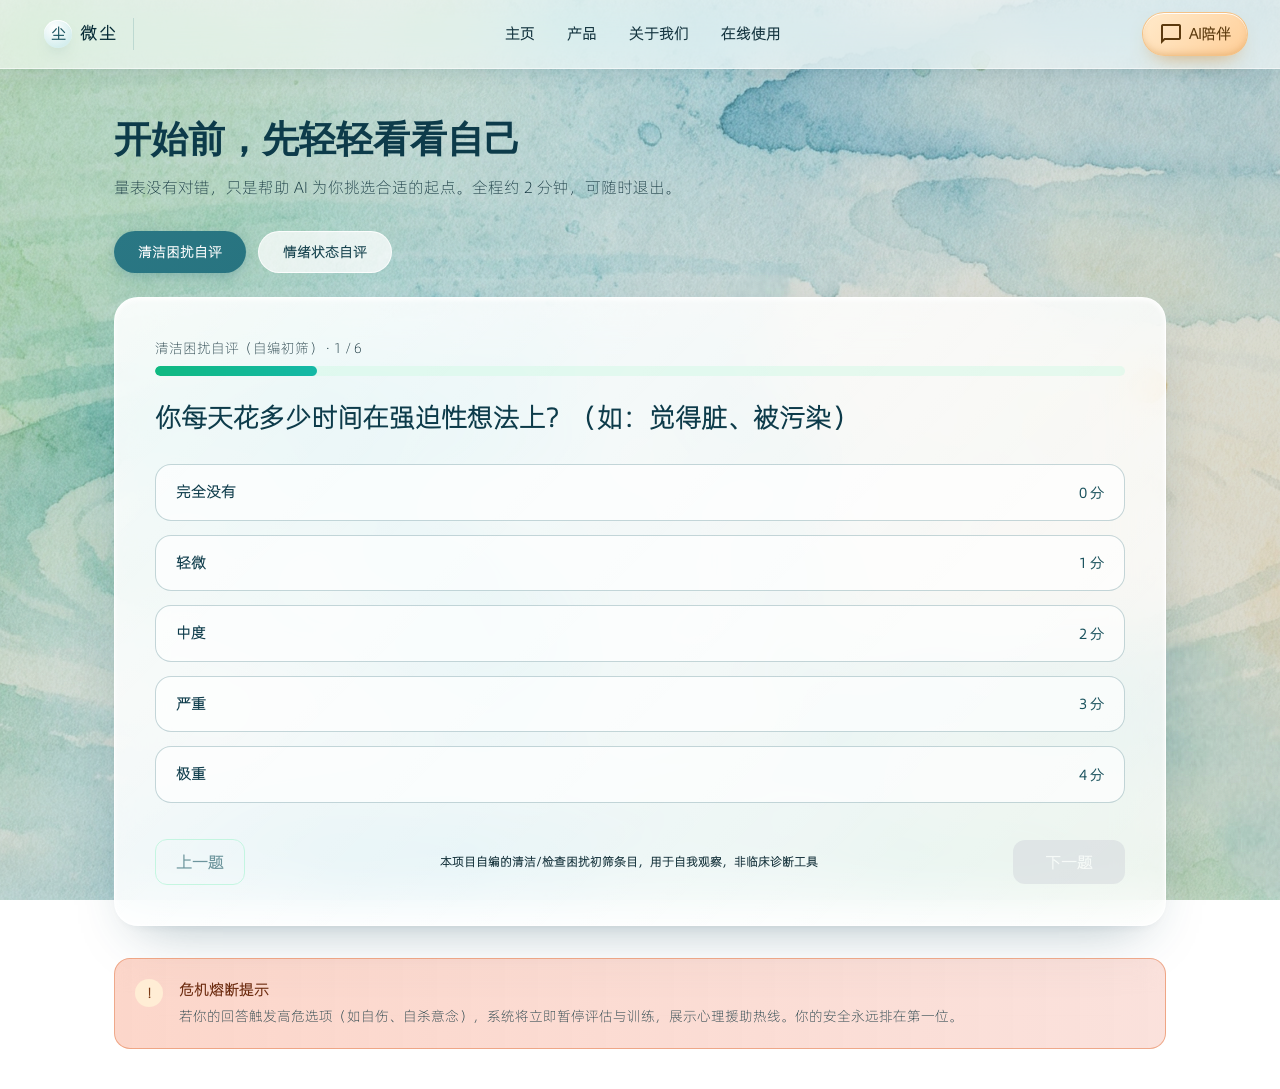
==== assessment.html @ 63242f01 "微尘 Demo 初版：前端页面、埋点脚本、任务配图与本地分析骨架" ====
<!DOCTYPE html>
<html lang="zh-CN">
<head>
  <meta charset="UTF-8" />
  <meta name="viewport" content="width=device-width, initial-scale=1.0"/>
  <title>微尘干预平台 · 前置评估</title>
  <link rel="icon" type="image/svg+xml" href="data:image/svg+xml,%3Csvg xmlns='http://www.w3.org/2000/svg' viewBox='0 0 64 64'%3E%3Crect width='64' height='64' rx='16' fill='%23287480'/%3E%3Ccircle cx='32' cy='26' r='9' fill='%23e9f7f7'/%3E%3Cpath d='M14 50c6-10 12-14 18-14s12 4 18 14' fill='none' stroke='%23e9f7f7' stroke-width='3' stroke-linecap='round'/%3E%3C/svg%3E">
  <script src="libs/tailwind.js"></script>
  <link rel="stylesheet" href="libs/material-symbols.css">

  <style>
    @font-face {
      font-family: "AliPuHui";
      src: url("fonts/alipuhui.woff2") format("woff2");
      font-display: swap;
    }
    @font-face {
      font-family: "SmileySans";
      src: url("fonts/smileysans.woff2") format("woff2");
      font-display: swap;
    }

    :root {
      --brand: #287480;
      --brand-deep: #1f5c66;
      --glass-bg: linear-gradient(148deg, rgba(255, 255, 255, 0.45) 0%, rgba(255, 255, 255, 0.2) 46%, rgba(255, 255, 255, 0.35) 100%);
      --glass-blur: blur(22px) saturate(170%);
      --glass-border: 1px solid rgba(255, 255, 255, 0.55);
      --glass-shadow: 0 14px 44px -18px rgba(23, 70, 88, 0.30), inset 0 1px 0 rgba(255, 255, 255, 0.62);
    }

    * { font-family: "AliPuHui", "PingFang SC", sans-serif; box-sizing: border-box; }

    body {
      background-image: url("主页1bg.jpg");
      background-size: cover; background-position: center; background-repeat: no-repeat; background-attachment: fixed;
      min-height: 100vh; padding-top: 96px; margin: 0;
      color: #17323c; -webkit-font-smoothing: antialiased;
    }

    /* 柔光层 */
    .ambient {
      position: fixed; inset: 0; pointer-events: none; z-index: 0;
      background: radial-gradient(circle at 10% 14%, rgba(150, 215, 222, 0.22), transparent 42%),
                  radial-gradient(circle at 90% 82%, rgba(255, 214, 170, 0.16), transparent 46%);
    }

    .wrap { max-width: 1100px; margin: 0 auto; padding: 0 24px 40px; position: relative; z-index: 1; }

    /* 替换原有的 watercolor 为统一的毛玻璃 */
    .watercolor {
      background: var(--glass-bg) !important;
      backdrop-filter: var(--glass-blur) !important;
      -webkit-backdrop-filter: var(--glass-blur) !important;
      border: var(--glass-border) !important;
      box-shadow: var(--glass-shadow) !important;
    }

    /* 导航栏 */
    .nav {
      position: fixed; top: 0; left: 0; width: 100%;
      display: flex; justify-content: space-between; align-items: center; gap: 16px;
      padding: 16px 32px;
      background: linear-gradient(180deg, rgba(255, 255, 255, 0.30), rgba(255, 255, 255, 0.16));
      backdrop-filter: blur(18px) saturate(160%); -webkit-backdrop-filter: blur(18px) saturate(160%);
      border-bottom: 1px solid rgba(255, 255, 255, 0.45);
      box-shadow: 0 8px 30px -18px rgba(23, 70, 88, 0.35);
      z-index: 99;
    }
    .nav-link-group { display: flex; align-items: center; gap: 4px; }
    .nav a { margin: 0 10px; font-weight: 500; font-size: 16px; color: #245060; text-decoration: none; transition: 0.3s; }
    .nav a:hover { color: var(--brand); }
    
    /* AI按钮与弹窗 (同主页) */
    .btn-ai-companion {
      display: inline-flex; align-items: center; gap: 6px; min-width: 150px; padding: 9px 16px; border-radius: 13px;
      border: 1px solid rgba(255, 200, 145, 0.65); background: linear-gradient(135deg, rgba(255, 232, 202, 0.72), rgba(255, 206, 152, 0.62));
      backdrop-filter: blur(16px); color: #6d4a1a; font-size: 15px; font-weight: 600; cursor: pointer; transition: 0.3s;
    }
    .btn-ai-companion:hover { transform: translateY(-2px); }
    .ai-float-window {
      position: absolute; top: calc(100% + 12px); right: 32px; width: 340px;
      background: rgba(255, 251, 245, 0.97); backdrop-filter: blur(14px);
      border: 1px solid rgba(255, 186, 110, 0.4); border-radius: 18px;
      box-shadow: 0 12px 32px rgba(255, 170, 90, 0.18);
      z-index: 100; display: none; flex-direction: column; overflow: hidden;
    }
    .ai-float-window.show { display: flex; }
    .ai-float-header { padding: 14px 18px; background: linear-gradient(135deg, #ffd9a8, #ffc07a); color: #7a4f18; display: flex; align-items: center; gap: 8px; }
    .ai-float-header .close-btn { margin-left: auto; cursor: pointer; font-size: 20px; }
    .ai-float-content { padding: 18px; }
    #aiMoodInput { width: 100%; min-height: 80px; padding: 10px; border-radius: 12px; border: 1px solid rgba(255,186,110,0.5); outline: none; resize: vertical; }
    .btn-send-ai { width: 100%; margin-top: 10px; padding: 10px; border-radius: 12px; background: #ffc98a; color: #6b4212; font-weight: bold; cursor: pointer; }

    /* 覆盖 Tailwind 的原色为青绿系 */
    .text-emerald-800 { color: #0d3b4a !important; }
    .text-emerald-700\/75 { color: rgba(23, 56, 60, 0.75) !important; }
    .text-emerald-700 { color: var(--brand) !important; }
    .text-emerald-600\/85 { color: rgba(40, 116, 128, 0.85) !important; }
    .bg-emerald-100 { background-color: rgba(40, 116, 128, 0.15) !important; }
    .text-teal-600 { color: #3b9988 !important; }
    
    .tab-active { background: linear-gradient(135deg, #2f8390, var(--brand)) !important; color: white !important; box-shadow: 0 4px 12px rgba(40,116,128,0.3); }
    .btn-next { background: var(--brand); transition: 0.3s; }
    .btn-next:hover:not(:disabled) { background: var(--brand-deep); transform: translateY(-1px); }
    
    .option-item {
      border: 1px solid rgba(40, 116, 128, 0.18);
      transition: transform 0.2s, background 0.2s, border-color 0.2s;
    }
    .option-item:hover { border-color: rgba(40, 116, 128, 0.45); background: rgba(40, 116, 128, 0.05); transform: translateX(4px); }
    .option-item.selected { border-color: var(--brand); background-color: rgba(40, 116, 128, 0.1); font-weight: 600; transform: translateX(4px); }
    
    /* 题目切换动画 */
    .fade-enter { animation: fadeIn 0.4s ease-out; }
    @keyframes fadeIn { from { opacity: 0; transform: translateY(8px); } to { opacity: 1; transform: none; } }

    /* 自定义弹窗 */
    .custom-modal-mask {
      position: fixed; inset: 0; z-index: 999; display: flex; align-items: center; justify-content: center;
      background: rgba(23, 50, 60, 0.4); backdrop-filter: blur(4px);
      opacity: 0; visibility: hidden; transition: 0.3s;
    }
    .custom-modal-mask.show { opacity: 1; visibility: visible; }
    .custom-modal-box {
      background: var(--glass-bg); backdrop-filter: blur(24px); -webkit-backdrop-filter: blur(24px);
      border: 1px solid #fff; border-radius: 24px; padding: 32px 28px; max-width: 380px; width: 90%;
      text-align: center; box-shadow: 0 24px 48px rgba(0,0,0,0.1);
      transform: translateY(20px) scale(0.95); transition: 0.3s cubic-bezier(0.22, 0.8, 0.3, 1);
    }
    .custom-modal-mask.show .custom-modal-box { transform: translateY(0) scale(1); }
    .btn-modal-close {
      width: 100%; padding: 12px; border-radius: 12px; background: var(--brand); color: white;
      font-weight: 600; margin-top: 24px; cursor: pointer; transition: 0.2s;
    }
    .btn-modal-close:hover { background: var(--brand-deep); }

    /* ================================================================
       可读性增强层（Readability Layer）
       只覆写 颜色 / 字重 / 毛玻璃透明度 / placeholder
       —— 不改 HTML 结构、不改 JS、不改 font-family、不删任何类名
       ================================================================ */

    :root {
      /* 毛玻璃更“实”：仍透出背景光影，但能作为文字的清晰垫底 */
      --glass-bg: linear-gradient(148deg, rgba(255, 255, 255, 0.78) 0%, rgba(255, 255, 255, 0.66) 46%, rgba(255, 255, 255, 0.74) 100%);
      --glass-blur: blur(26px) saturate(150%);
      --glass-border: 1px solid rgba(255, 255, 255, 0.82);
      --ink-strong: var(--ui-title);
      --ink-body: var(--ui-body);
      --ink-meta: var(--ui-sub);
      --text-lift: 0 1px 2px rgba(255, 255, 255, 0.6);
    }

    /* 基础正文：字重 400 → 500，颜色再压深一档 */
    body { font-weight: 500; color: #14313a; }

    /* 标题统一 700（Tailwind preflight 让 h 继承字重，必须 !important 才能生效） */
    h1, h2, h3, h4 { font-weight: 700 !important; }

    /* ---------- Tailwind 文字色：去掉透明度后缀，换深色实色 ---------- */
    .text-emerald-800 { color: #0d3b4a !important; }
    .text-emerald-700 { color: #17545f !important; }
    .text-emerald-700\/75,
    .text-emerald-700\/80,
    .text-emerald-700\/70 { color: #164a57 !important; }
    .text-emerald-600\/85,
    .text-emerald-600\/75,
    .text-emerald-600\/70 { color: #1d5b63 !important; }
    .text-teal-600 { color: #17796a !important; }
    .text-orange-800 { color: #6d2c10 !important; }
    .text-orange-700\/80,
    .text-orange-600 { color: #7a3a14 !important; }

    /* 小字号说明 / 标签文字：加深同时提字重 */
    .text-xs, .text-sm { font-weight: 600; }

    /* ---------- 导航栏 ---------- */
    .nav {
      background: linear-gradient(180deg, rgba(255, 255, 255, 0.78), rgba(255, 255, 255, 0.64));
      backdrop-filter: blur(18px) saturate(150%);
      -webkit-backdrop-filter: blur(18px) saturate(150%);
      border-bottom-color: rgba(255, 255, 255, 0.72);
    }
    .nav a { color: #12343f; font-weight: 600; }
    .nav a:hover { color: #175f6b; }

    /* ---------- 选项卡 ---------- */
    #tabYbocs:not(.tab-active),
    #tabSds:not(.tab-active) {
      background: rgba(255, 255, 255, 0.74) !important;
      color: #123f4b !important;
      font-weight: 600 !important;
      border: 1px solid rgba(255, 255, 255, 0.85);
      text-shadow: var(--text-lift);
    }
    .tab-active {
      background: linear-gradient(135deg, #2a7784, var(--brand)) !important;
      font-weight: 700 !important;
    }

    /* ---------- 选项卡片 ---------- */
    .option-item {
      background: rgba(255, 255, 255, 0.68) !important;
      border-color: rgba(31, 96, 110, 0.26) !important;
    }
    .option-item:hover {
      background: rgba(255, 255, 255, 0.84) !important;
      border-color: rgba(31, 96, 110, 0.5) !important;
    }
    .option-item.selected {
      background: rgba(213, 239, 242, 0.92) !important;
      border-color: #1f6b78 !important;
    }
    .option-item span { color: #0d3b4a !important; }
    .option-item span:first-child { font-weight: 700 !important; }
    .option-item span:last-child { color: #1a525d !important; font-weight: 600 !important; }

    /* ---------- 按钮 ---------- */
    .btn-next { color: #ffffff !important; font-weight: 700 !important; }
    #btnPrev { color: #17545f; font-weight: 600; }

    /* ---------- 结果卡（原 bg-white/60 太透） ---------- */
    [class*="bg-white/60"] {
      background-color: rgba(255, 255, 255, 0.88) !important;
      border-color: rgba(255, 255, 255, 0.95) !important;
    }

    /* ---------- 危机熔断提示（原橘色底过淡） ---------- */
    [class*="border-orange-200"] {
      background: linear-gradient(90deg, rgba(245, 120, 80, 0.30), rgba(230, 90, 60, 0.18)) !important;
      backdrop-filter: blur(14px) !important;
      -webkit-backdrop-filter: blur(14px) !important;
      border-color: rgba(233, 138, 96, 0.65) !important;
    }

    /* ---------- 输入框 placeholder ---------- */
    #aiMoodInput::placeholder,
    textarea::placeholder,
    input::placeholder { color: #4f7076; opacity: 1; font-weight: 500; }

    /* ---------- 极淡白色衬底光：防止背景花纹吃掉字 ---------- */
    .wrap p, .wrap h2, .wrap h3, .wrap span,
    .custom-modal-box p, .custom-modal-box h3 { text-shadow: var(--text-lift); }

    /* 禁用态的上一步按钮别淡到看不见 */
    #btnPrev:disabled { opacity: 0.6 !important; }

    /* ---------- 窄屏：导航不再逐字折行 ---------- */
    @media (max-width: 600px) {
      .nav { padding: 12px 12px; gap: 8px; }
      .nav-link-group { gap: 0; flex-wrap: nowrap; min-width: 0; }
      .nav a { margin: 0 5px; font-size: 14px; white-space: nowrap; flex: 0 0 auto; }
      .btn-ai-companion { min-width: 0; padding: 8px 12px; font-size: 14px; }
    }
  
    /* ================================================================
       全局界面层（四页统一注入）
       阅读进度条 / 悬浮胶囊导航 / 厚毛玻璃材质 / 滚动揭示
       ================================================================ */
    :root {
      --ui-brand: #287480;
      --ui-brand-deep: #1f5c66;
      --ui-title: #062a35;
      --ui-body: #14313a;
      --ui-sub: #3a5b66;
      --ui-glass: linear-gradient(135deg, rgba(255, 255, 255, 0.90), rgba(255, 255, 255, 0.78));
      --ui-border: 1px solid rgba(255, 255, 255, 0.9);
      --ui-shadow: 0 24px 54px -26px rgba(23, 70, 88, 0.38), 0 6px 16px -12px rgba(23, 70, 88, 0.20), inset 0 2px 4px rgba(255, 255, 255, 0.9);
      --ui-ease: cubic-bezier(0.22, 0.8, 0.3, 1);
    }

    /* ---------- 顶部阅读进度条 ---------- */
    #readProgress {
      position: fixed; top: 0; left: 0; height: 4px; width: 0;
      background: linear-gradient(90deg, #2a7784, #4fb2ae 55%, #8fdcd6);
      border-radius: 0 999px 999px 0;
      box-shadow: 0 1px 8px rgba(40, 116, 128, 0.45);
      z-index: 1400; pointer-events: none;
      transition: width .1s linear;
    }

    /* ---------- 悬浮胶囊导航 ---------- */
    .nav {
      position: fixed !important;
      top: 12px !important; left: 50% !important; right: auto !important;
      width: auto !important; max-width: calc(100vw - 24px);
      transform: translateX(-50%);
      display: flex !important; align-items: center; gap: 6px;
      padding: 8px 10px 8px 14px !important;
      background: var(--ui-glass) !important;
      backdrop-filter: blur(24px) saturate(150%) !important;
      -webkit-backdrop-filter: blur(24px) saturate(150%) !important;
      border: 1px solid rgba(255, 255, 255, 0.92) !important;
      border-radius: 999px !important;
      box-shadow: 0 20px 46px -24px rgba(23, 70, 88, 0.45), 0 4px 12px -8px rgba(23, 70, 88, 0.22), inset 0 2px 4px rgba(255, 255, 255, 0.95) !important;
      z-index: 1200 !important;
    }
    .nav-brand {
      display: inline-flex; align-items: center; gap: 8px;
      padding: 2px 12px 2px 2px; margin-right: 2px;
      text-decoration: none; border-right: 1px solid rgba(40, 116, 128, 0.16);
    }
    .nav-brand .nb-mark {
      width: 28px; height: 28px; border-radius: 50%;
      display: grid; place-items: center;
      background: radial-gradient(circle at 35% 28%, #ffffff, #d5eeee 72%);
      color: #1b5561; font-size: 15px; font-weight: 700;
      font-family: "SmileySans", "AliPuHui", sans-serif;
      box-shadow: inset 0 1px 0 #fff, 0 8px 16px -10px rgba(23, 70, 88, 0.55);
    }
    .nav-brand .nb-name {
      font-family: "SmileySans", "AliPuHui", sans-serif;
      font-size: 17px; font-weight: 700; letter-spacing: 1.5px; color: #062a35;
    }
    .nav .nav-link-group { display: flex; align-items: center; gap: 0; }
    .nav .nav-link-group a {
      position: relative; margin: 0 2px !important; padding: 9px 14px;
      border-radius: 999px; font-size: 15px; font-weight: 600;
      color: #14343f !important; white-space: nowrap;
      transition: color .25s var(--ui-ease), background .25s var(--ui-ease);
    }
    .nav .nav-link-group a::after {
      content: ""; position: absolute; left: 50%; right: 50%; bottom: 4px; height: 2px; border-radius: 2px;
      background: linear-gradient(90deg, #2a7784, #8fdcd6);
      transition: left .34s var(--ui-ease), right .34s var(--ui-ease);
    }
    .nav .nav-link-group a:hover { color: #062a35 !important; }
    .nav .nav-link-group a:hover::after { left: 20%; right: 20%; }
    .nav .nav-link-group a.active { color: #0a4750 !important; background: rgba(40, 116, 128, 0.12); }
    .nav .nav-link-group a.active::after { display: none; }
    .nav .btn-ai-companion, .nav .btn-ai {
      border-radius: 999px !important; padding: 9px 16px !important; min-width: 0 !important;
      border: 1px solid rgba(240, 186, 120, 0.75) !important;
      background: linear-gradient(135deg, #ffeacb, #ffcf99) !important;
      color: #5c3a0e !important; font-weight: 700 !important;
      box-shadow: 0 10px 22px -12px rgba(214, 144, 58, 0.85), inset 0 1px 0 rgba(255, 255, 255, 0.95), inset 0 -4px 8px -4px rgba(196, 124, 44, 0.45) !important;
      transition: transform .26s var(--ui-ease), box-shadow .26s var(--ui-ease) !important;
    }
    .nav .btn-ai-companion:hover, .nav .btn-ai:hover {
      transform: translateY(-2px);
      box-shadow: 0 16px 26px -12px rgba(214, 144, 58, 0.9), inset 0 1px 0 rgba(255, 255, 255, 1) !important;
    }
    .nav .btn-ai-companion:active, .nav .btn-ai:active { transform: scale(.96); }
    .ai-float-window, .ai-window { right: 0 !important; }

    /* ---------- 厚毛玻璃材质 ---------- */
    .card, .glass-card, .hero-card, .erp-main-card, .erp-item-card, .reason-text,
    .right-box, .role-card, .watercolor, .dashboard, .chart-card, .stage-current {
      background: var(--ui-glass) !important;
      backdrop-filter: blur(24px) saturate(150%) !important;
      -webkit-backdrop-filter: blur(24px) saturate(150%) !important;
      border: var(--ui-border) !important;
      box-shadow: var(--ui-shadow) !important;
    }

    /* 去同质化：顶部高光丝 + 角落柔光 */
    .card, .glass-card, .role-card, .right-box { position: relative; overflow: hidden; }
    .card::before, .glass-card::before, .right-box::before {
      content: ""; position: absolute; left: 18px; right: 18px; top: 0; height: 1px;
      background: linear-gradient(90deg, transparent, rgba(255, 255, 255, 0.95), transparent);
      pointer-events: none;
    }
    .card::after, .glass-card::after {
      content: ""; position: absolute; right: -40px; top: -60px; width: 150px; height: 150px;
      border-radius: 50%;
      background: radial-gradient(circle, rgba(143, 220, 214, 0.22), transparent 70%);
      pointer-events: none;
    }

    /* ---------- 文本 ---------- */
    body { color: var(--ui-body); }
    h1, h2, h3, h4 { color: var(--ui-title); }
    *, *::before, *::after { text-shadow: none !important; }
    .card p, .glass-card p, .hero-card p, .erp-main-card p, .erp-item-card p,
    .reason-text p, .right-box p, .role-card p { color: var(--ui-body) !important; font-weight: 500; }
    .text-emerald-700\/75, .text-emerald-700\/80, .text-emerald-700\/70,
    .text-emerald-600\/70, .text-emerald-600\/75 { color: var(--ui-body) !important; }

    /* ---------- 滚动揭示 ---------- */
    .rv { opacity: 0; transform: translateY(40px); transition: opacity .72s var(--ui-ease), transform .72s var(--ui-ease); }
    .rv.in { opacity: 1; transform: none; }
    @media (prefers-reduced-motion: reduce) { .rv { opacity: 1 !important; transform: none !important; } }

    /* ---------- 移动端导航 ---------- */
    @media (max-width: 760px) {
      .nav { top: 8px !important; gap: 2px; padding: 6px 8px 6px 10px !important; flex-wrap: nowrap !important; overflow: hidden; }
      .nav-brand { padding-right: 8px; margin-right: 0; flex: 0 0 auto; }
      .nav-brand .nb-name { display: none; }
      .nav-brand .nb-mark { width: 26px; height: 26px; font-size: 14px; }
      .nav .nav-link-group { flex: 0 1 auto; min-width: 0; flex-wrap: nowrap !important; }
      .nav .nav-link-group a { padding: 7px 9px; font-size: 13.5px; margin: 0 !important; }
      .nav .nav-link-group a:nth-child(2), .nav .nav-link-group a:nth-child(3) { display: none; }
      .nav .btn-ai-companion, .nav .btn-ai { padding: 7px 11px !important; font-size: 13px; flex: 0 0 auto; }
      .nav .btn-ai-companion .material-symbols-outlined, .nav .btn-ai .material-symbols-outlined { display: none; }
    }

    /* ================================================================
       ★★★ 最终设计系统层 Final Design System（assessment.html）★★★
       1. 全局暗色遮罩  2. 全宽毛玻璃导航  3. 统一 24px 卡片圆角
       4. 正文深色高对比 #10333c / 字重 500
       ================================================================ */
    :root {
      --ds-radius-card: 24px;
      --ds-overlay: rgba(10, 30, 35, 0.15);
      --ds-ink-body: #10333c;
      --ds-ink-title: #062a35;
    }
    body::before {
      content: "";
      position: fixed;
      inset: 0;
      background: var(--ds-overlay);
      pointer-events: none;
      z-index: -1;
    }
    .nav {
      position: fixed !important;
      top: 0 !important; left: 0 !important; right: 0 !important;
      width: 100% !important; max-width: 100% !important;
      transform: none !important;
      border-radius: 0 !important;
      border: none !important;
      border-bottom: 1px solid rgba(255, 255, 255, 0.55) !important;
      padding: 12px 32px !important;
      background: rgba(255, 255, 255, 0.62) !important;
      backdrop-filter: blur(20px) saturate(150%) !important;
      -webkit-backdrop-filter: blur(20px) saturate(150%) !important;
      box-shadow: 0 6px 24px -12px rgba(23, 70, 88, 0.28) !important;
      z-index: 1200 !important;
    }
    .nav-brand { border-right: 1px solid rgba(40,116,128,0.18) !important; padding: 2px 16px 2px 2px !important; }
    .nav .nav-link-group a { border-radius: 10px !important; padding: 8px 14px !important; }
    .nav .btn-ai-companion, .nav .btn-ai { border-radius: 999px !important; }
    .card, .glass-card, .watercolor, .right-box, .role-card, .dashboard, .chart-card {
      border-radius: var(--ds-radius-card) !important;
    }
    body { color: var(--ds-ink-body) !important; font-weight: 500; }
    h1, h2, h3, h4 { color: var(--ds-ink-title); font-weight: 700; }
    .card p, .glass-card p, .watercolor p, .right-box p, .wrap p {
      color: var(--ds-ink-body) !important; font-weight: 500;
    }
    @media (max-width: 760px) {
      .nav { top: 0 !important; padding: 10px 14px !important; gap: 8px !important; }
      .nav-brand .nb-name { display: inline !important; }
    }
  </style>
  <script src="wc_track.js"></script>
</head>
<body>
  <div id="readProgress"></div>
  <div class="ambient"></div>

  <header class="nav">
    <a class="nav-brand" href="home.html"><span class="nb-mark">尘</span><span class="nb-name">微尘</span></a>
    <div class="nav-link-group">
      <a href="home.html">主页</a>
      <a href="home.html#section-product">产品</a>
      <a href="home.html#section-about">关于我们</a>
      <a href="register.html">在线使用</a>
    </div>
    <button class="btn-ai-companion" onclick="toggleAiFloatWindow()">
      <span class="material-symbols-outlined">chat_bubble</span>
      AI陪伴
    </button>
    <div class="ai-float-window" id="aiFloatWindow">
      <div class="ai-float-header">
        <span class="material-symbols-outlined">smart_toy</span>
        <strong>微尘 AI 助手</strong>
        <span class="close-btn" onclick="toggleAiFloatWindow()">×</span>
      </div>
      <div class="ai-float-content">
        <textarea id="aiMoodInput" placeholder="说说你的感受..."></textarea>
        <button class="btn-send-ai" onclick="sendAiMood()">发送</button>
      </div>
    </div>
  </header>

  <div class="wrap mt-4">
    <section class="mb-8 fade-enter">
      <h2 class="text-[clamp(1.8rem,4vw,2.3rem)] font-bold text-emerald-800" style="font-family: 'SmileySans', sans-serif;">开始前，先轻轻看看自己</h2>
      <p class="mt-2 text-emerald-700/75">
        量表没有对错，只是帮助 AI 为你挑选合适的起点。全程约 2 分钟，可随时退出。
      </p>
    </section>

    <!-- Tabs -->
    <div class="flex gap-3 mb-6">
      <button id="tabYbocs" class="tab-active px-6 py-2.5 rounded-full font-medium text-sm transition-colors" onclick="switchTab('ybocs')">
        清洁困扰自评
      </button>
      <button id="tabSds" class="px-6 py-2.5 rounded-full font-medium text-sm bg-white/50 text-emerald-700 hover:bg-white/80 transition-colors" onclick="switchTab('sds')">
        情绪状态自评
      </button>
    </div>

    <!-- Main Card -->
    <main class="watercolor rounded-[2.2rem] p-7 md:p-10 relative overflow-hidden">
      <div class="mb-6">
        <div class="flex justify-between text-sm text-emerald-700/80 mb-2 font-medium">
          <span id="progressLabel">清洁困扰自评 · 1 / 6</span>
        </div>
        <div class="w-full h-2.5 rounded-full bg-emerald-100/50 overflow-hidden">
          <div id="progressBar" class="h-full rounded-full bg-gradient-to-r from-emerald-500 to-teal-500 transition-all duration-500 ease-out" style="width:16%"></div>
        </div>
      </div>

      <!-- Question -->
      <div id="questionWrap" class="fade-enter">
        <h3 id="questionText" class="text-2xl md:text-[clamp(1.35rem,3vw,1.65rem)] font-semibold text-emerald-800 leading-snug">
          你每天花多少时间在强迫性想法上？（如：觉得脏、被污染）
        </h3>

        <div id="optionList" class="mt-7 flex flex-col gap-3.5">
          <!-- injected by JS -->
        </div>

        <div class="mt-9 flex justify-between items-center">
          <button id="btnPrev" class="px-5 py-2.5 rounded-xl border border-emerald-200 text-emerald-700 hover:bg-white/50 transition disabled:opacity-40 disabled:cursor-not-allowed font-medium" disabled>
            上一题
          </button>
          <div class="text-xs text-emerald-600/70 max-w-[40%] text-center hidden md:block">
            <span id="scaleNote">耶鲁‑布朗强迫量表，评估近一周强迫思维与行为的严重程度</span>
          </div>
          <button id="btnNext" class="btn-next px-8 py-2.5 rounded-xl text-white font-medium disabled:opacity-50 disabled:cursor-not-allowed disabled:bg-gray-300 disabled:shadow-none" disabled>下一题</button>
        </div>
      </div>

      <!-- Result View -->
      <div id="resultWrap" class="hidden text-center py-6 fade-enter">
        <div class="w-16 h-16 mx-auto rounded-2xl bg-emerald-100 grid place-items-center text-emerald-600 text-3xl shadow-sm">
          ✓
        </div>
        <h3 class="mt-5 text-2xl font-bold text-emerald-800" style="font-family: 'SmileySans', sans-serif;">评估完成，谢谢你的坦诚</h3>
        <p class="mt-3 text-emerald-700/75 max-w-md mx-auto">
          结果不会被贴上任何标签，只为帮你选择合适的训练强度。建议从低难度阶梯开始，让身体慢慢建立信心。
        </p>

        <div class="grid md:grid-cols-2 gap-5 mt-8">
          <div class="rounded-2xl bg-white/60 border border-white p-6 shadow-sm">
            <div class="text-[clamp(2.3rem,6vw,2.7rem)] font-bold text-emerald-700" id="scoreY">0 / 24</div>
            <div class="mt-1 text-sm text-emerald-600/85">Y‑BOCS 强迫程度 · <span id="levelY">-</span></div>
          </div>
          <div class="rounded-2xl bg-white/60 border border-white p-6 shadow-sm">
            <div class="text-[clamp(2.3rem,6vw,2.7rem)] font-bold text-teal-600" id="scoreS">0 / 15</div>
            <div class="mt-1 text-sm text-emerald-600/85">SDS 情绪状态 · <span id="levelS">-</span></div>
          </div>
        </div>

        <p class="mt-7 text-emerald-700/70 text-sm">
          AI 已为你生成个性化方案：从「延迟洗手 1 分钟」开始，每日 1–2 次练习。
        </p>

       <button class="btn-next mt-8 px-10 py-3.5 rounded-2xl font-semibold shadow-md text-lg" onclick="location.href='training.html'">
  进入今日训练 →
</button>
      </div>
    </main>

    <!-- 熔断提示 -->
    <section class="mt-8 rounded-2xl p-5 border border-orange-200/60" style="background: linear-gradient(90deg, rgba(245, 120, 80, 0.12), rgba(230, 90, 60, 0.05)); backdrop-filter: blur(10px);">
      <div class="flex gap-4 items-start">
        <div class="w-7 h-7 rounded-full bg-orange-100 text-orange-600 grid place-items-center text-sm font-bold shrink-0">
          !
        </div>
        <div>
          <h4 class="font-semibold text-orange-800 text-[15px]">危机熔断提示</h4>
          <p class="mt-1 text-orange-700/80 text-sm leading-relaxed">
            若你的回答触发高危选项（如自伤、自杀意念），系统将立即暂停评估与训练，展示心理援助热线。你的安全永远排在第一位。
          </p>
        </div>
      </div>
    </section>
  </div>

  <!-- 自定义温和弹窗 -->
  <div class="custom-modal-mask" id="customModal">
    <div class="custom-modal-box">
      <div id="modalIcon" class="text-4xl mb-3">🛡️</div>
      <h3 id="modalTitle" class="text-lg font-bold text-emerald-800 mb-2">安全提醒</h3>
      <p id="modalContent" class="text-emerald-700/80 text-sm leading-relaxed"></p>
      <button class="btn-modal-close" onclick="closeModal()">我明白了</button>
    </div>
  </div>

 <script>
    const scales = {
      ybocs: {
        name: "清洁困扰自评（自编初筛）",
        total: 6,
        maxScore: 24,
        note: "本项目自编的清洁/检查困扰初筛条目，用于自我观察，非临床诊断工具",
        questions: [
          { text: "你每天花多少时间在强迫性想法上？（如：觉得脏、被污染）", options: [{ label: "完全没有", val: 0 }, { label: "轻微", val: 1 }, { label: "中度", val: 2 }, { label: "严重", val: 3 }, { label: "极重", val: 4 }], risk: false },
          { text: "这些想法反复出现时，你能多大程度上不去理会它们？", options: [{ label: "完全没有", val: 0 }, { label: "轻微", val: 1 }, { label: "中度", val: 2 }, { label: "严重", val: 3 }, { label: "极重", val: 4 }], risk: false },
          { text: "强迫想法带来的痛苦或焦虑有多强烈？", options: [{ label: "完全没有", val: 0 }, { label: "轻微", val: 1 }, { label: "中度", val: 2 }, { label: "严重", val: 3 }, { label: "极重", val: 4 }], risk: false },
          { text: "你抵抗这些强迫想法的努力有多少？", options: [{ label: "完全没有", val: 0 }, { label: "轻微", val: 1 }, { label: "中度", val: 2 }, { label: "严重", val: 3 }, { label: "极重", val: 4 }], risk: false },
          { text: "强迫行为（反复清洗、检查、排序）占用了你多少时间？", options: [{ label: "完全没有", val: 0 }, { label: "轻微", val: 1 }, { label: "中度", val: 2 }, { label: "严重", val: 3 }, { label: "极重", val: 4 }], risk: false },
          { text: "强迫行为对你的生活、社交或学习造成多大阻碍？", options: [{ label: "完全没有", val: 0 }, { label: "轻微", val: 1 }, { label: "中度", val: 2 }, { label: "严重", val: 3 }, { label: "极重", val: 4 }], risk: false },
        ],
        getLevel: (s) => {
          if (s <= 7) return "几乎无 / 极轻";
          if (s <= 15) return "轻中度";
          if (s <= 21) return "中重度";
          return "重度";
        },
      },
      sds: {
        name: "情绪状态自评（自编初筛）",
        total: 5,
        maxScore: 15,
        note: "本项目自编的情绪状态条目，用于观察近期波动，非临床诊断工具",
        questions: [
          { text: "我感到情绪沮丧、郁闷", options: [{ label: "没有或很少", val: 0 }, { label: "少部分时间", val: 1 }, { label: "相当多时间", val: 2 }, { label: "绝大部分时间", val: 3 }], risk: false },
          { text: "我一阵阵哭出来或觉得想哭", options: [{ label: "没有或很少", val: 0 }, { label: "少部分时间", val: 1 }, { label: "相当多时间", val: 2 }, { label: "绝大部分时间", val: 3 }], risk: false },
          { text: "我夜间睡眠不好", options: [{ label: "没有或很少", val: 0 }, { label: "少部分时间", val: 1 }, { label: "相当多时间", val: 2 }, { label: "绝大部分时间", val: 3 }], risk: false },
          { text: "我感到疲乏、无力", options: [{ label: "没有或很少", val: 0 }, { label: "少部分时间", val: 1 }, { label: "相当多时间", val: 2 }, { label: "绝大部分时间", val: 3 }], risk: false },
          { text: "我有伤害自己的想法", options: [{ label: "没有或很少", val: 0 }, { label: "少部分时间", val: 1 }, { label: "相当多时间", val: 2 }, { label: "绝大部分时间", val: 3 }], risk: true },
        ],
        getLevel: (s) => {
          if (s <= 4) return "稳定";
          if (s <= 9) return "轻度波动";
          if (s <= 12) return "中度情绪压力";
          return "明显情绪困扰";
        },
      },
    };

    let state = { active: "ybocs", step: 0, answers: { ybocs: [], sds: [] } };

    function switchTab(key) {
      state.active = key;
      state.step = 0;
      if (window.WC) WC.track("tab_switch", { to: key });
      render();

      document.getElementById("tabYbocs").className = key === "ybocs" ? "tab-active px-6 py-2.5 rounded-full font-medium text-sm transition-colors" : "px-6 py-2.5 rounded-full font-medium text-sm bg-white/50 text-emerald-700 hover:bg-white/80 transition-colors";
      document.getElementById("tabSds").className = key === "sds" ? "tab-active px-6 py-2.5 rounded-full font-medium text-sm transition-colors" : "px-6 py-2.5 rounded-full font-medium text-sm bg-white/50 text-emerald-700 hover:bg-white/80 transition-colors";
    }

    function selectOption(value) {
      const scale = scales[state.active];
      state.answers[state.active][state.step] = value;
      if (window.WC) WC.answer(state.active + ":" + state.step, value, { scale: state.active, idx: state.step });

      const q = scale.questions[state.step];
      if(q.risk && value >= 2){
        showModal("安全提醒", "系统检测到高危信号。如果你此刻很痛苦，请立刻拨打心理援助热线：400-161-9995。你的安全永远是第一位。", "🤍");
        return;
      }
      render();
      // ✅ 新增：选中后延迟自动进入下一题，220ms 留给选中高亮动画
      setTimeout(()=>{
        nextStep();
      }, 220);
    }

    function nextStep(){
      const scale = scales[state.active];
      if(state.step < scale.total - 1){
        state.step++;
        render();
      } else {
        if(state.active === "ybocs"){
          showModal("初筛完成", "是否继续填写情绪状态部分，以获得更全面的观察？", "🌱", true);
        } else {
          showFinalResult();
        }
      }
    }

    function showFinalResult() {
      document.getElementById("questionWrap").classList.add("hidden");
      document.getElementById("resultWrap").classList.remove("hidden");

      const scoreY = sum(state.answers.ybocs);
      const scoreS = sum(state.answers.sds);

      document.getElementById("scoreY").textContent = `${scoreY} / ${scales.ybocs.maxScore}`;
      document.getElementById("levelY").textContent = scales.ybocs.getLevel(scoreY);
      document.getElementById("scoreS").textContent = `${scoreS} / ${scales.sds.maxScore}`;
      document.getElementById("levelS").textContent = scales.sds.getLevel(scoreS);

      // 1) 结果落地：写给训练页读，不再算完就丢
      var payload = {
        y: scoreY, s: scoreS,
        levelY: scales.ybocs.getLevel(scoreY),
        levelS: scales.sds.getLevel(scoreS),
        ts: Date.now()
      };
      try { localStorage.setItem("weichen_assess_v1", JSON.stringify(payload)); } catch (e) {}
      /* 每次打开本页只上报一次结果（避免重复触发被后端误判成后测） */
      if (window.WC && !WC._assessLogged) {
        WC._assessLogged = true;
        WC.track("assess_final", payload);
      }

      // 2) 免责声明（动态插入，不改动原 DOM 结构）
      if (!document.getElementById("wcDisclaimer")) {
        var d = document.createElement("p");
        d.id = "wcDisclaimer";
        d.style.cssText = "margin-top:18px;font-size:12px;line-height:1.9;color:#4d6f68;text-align:left";
        d.textContent = "本结果为项目自编条目的初筛参考，不是临床诊断，也不能替代专业评估。你的作答过程（每题用时、是否回头改答）会被记录用于本项目的方法学研究，不记录可识别身份的信息。";
        document.getElementById("resultWrap").appendChild(d);
      }
    }

    function prev() {
      if (state.step > 0) {
        if (window.WC) WC.track("item_revisit", { scale: state.active, from: state.step });
        state.step--;
        state.__fromPrev = true;
      }
      render();
    }

    function render() {
      const scale = scales[state.active];
      const q = scale.questions[state.step];
      const selected = state.answers[state.active][state.step] ?? null;

      document.getElementById("questionWrap").classList.remove("hidden");
      document.getElementById("resultWrap").classList.add("hidden");

      document.getElementById("progressLabel").textContent = `${scale.name} · ${state.step + 1} / ${scale.total}`;
      document.getElementById("progressBar").style.width = `${(((state.step + 1) / scale.total) * 100).toFixed(1)}%`;

      document.getElementById("questionText").textContent = q.text;
      document.getElementById("scaleNote").textContent = scale.note;

      document.getElementById("btnPrev").disabled = state.step === 0;
      document.getElementById("btnNext").disabled = selected === null;

      // 重建选项，带动画
      const list = document.getElementById("optionList");
      list.innerHTML = "";
      
      // 触发问题容器动画
      const qWrap = document.getElementById("questionWrap");
      qWrap.classList.remove("fade-enter");
      void qWrap.offsetWidth; // 触发重绘
      qWrap.classList.add("fade-enter");

      q.options.forEach((opt) => {
        const item = document.createElement("button");
        item.className = "option-item w-full flex justify-between items-center px-5 py-4 rounded-2xl text-left bg-white/40";
        if (selected === opt.val) item.classList.add("selected");

        item.innerHTML = `
          <span class="text-emerald-800 font-medium text-[15px]">${opt.label}</span>
          <span class="text-emerald-600/75 text-sm">${opt.val} 分</span>
        `;
        item.onclick = () => selectOption(opt.val);
        list.appendChild(item);
      });

      if (window.WC) WC.show(state.active + ":" + state.step, { scale: state.active, idx: state.step });
    }

    function sum(arr) {
      return arr.reduce((acc, v) => acc + (Number.isFinite(v) ? v : 0), 0);
    }

    // 自定义弹窗逻辑
    function showModal(title, content, icon="🛡️", isConfirm=false) {
      document.getElementById("modalIcon").innerText = icon;
      document.getElementById("modalTitle").innerText = title;
      document.getElementById("modalContent").innerText = content;
      
      const btn = document.querySelector('.btn-modal-close');
      if (isConfirm) {
        btn.innerText = "继续填写情绪状态";
        btn.onclick = function() {
          closeModal();
          switchTab("sds");
        }
      } else {
        btn.innerText = "我明白了";
        btn.onclick = closeModal;
      }
      
      document.getElementById("customModal").classList.add("show");
    }

    function closeModal() {
      document.getElementById("customModal").classList.remove("show");
    }

    // AI 弹窗
    function toggleAiFloatWindow(){ document.getElementById("aiFloatWindow").classList.toggle("show"); }
    function sendAiMood(){
      const val = document.getElementById("aiMoodInput").value.trim();
      if(!val) return;
      alert("已记录（" + val.length + " 字）。这里只做情绪记录，不是对话分析。");
      document.getElementById("aiMoodInput").value = "";
    }

    document.getElementById("btnNext").onclick = nextStep;
    document.getElementById("btnPrev").onclick = prev;

    render();
  </script>
---- libs/material-symbols.css ----
@font-face{font-family:'Material Symbols Outlined';font-style:normal;font-weight:100 700;src:url('material-symbols.woff2') format('woff2');}
.material-symbols-outlined{font-family:'Material Symbols Outlined';font-weight:normal;font-style:normal;font-size:24px;line-height:1;letter-spacing:normal;text-transform:none;display:inline-block;white-space:nowrap;word-wrap:normal;direction:ltr;font-feature-settings:'liga';-webkit-font-feature-settings:'liga';-webkit-font-smoothing:antialiased;}
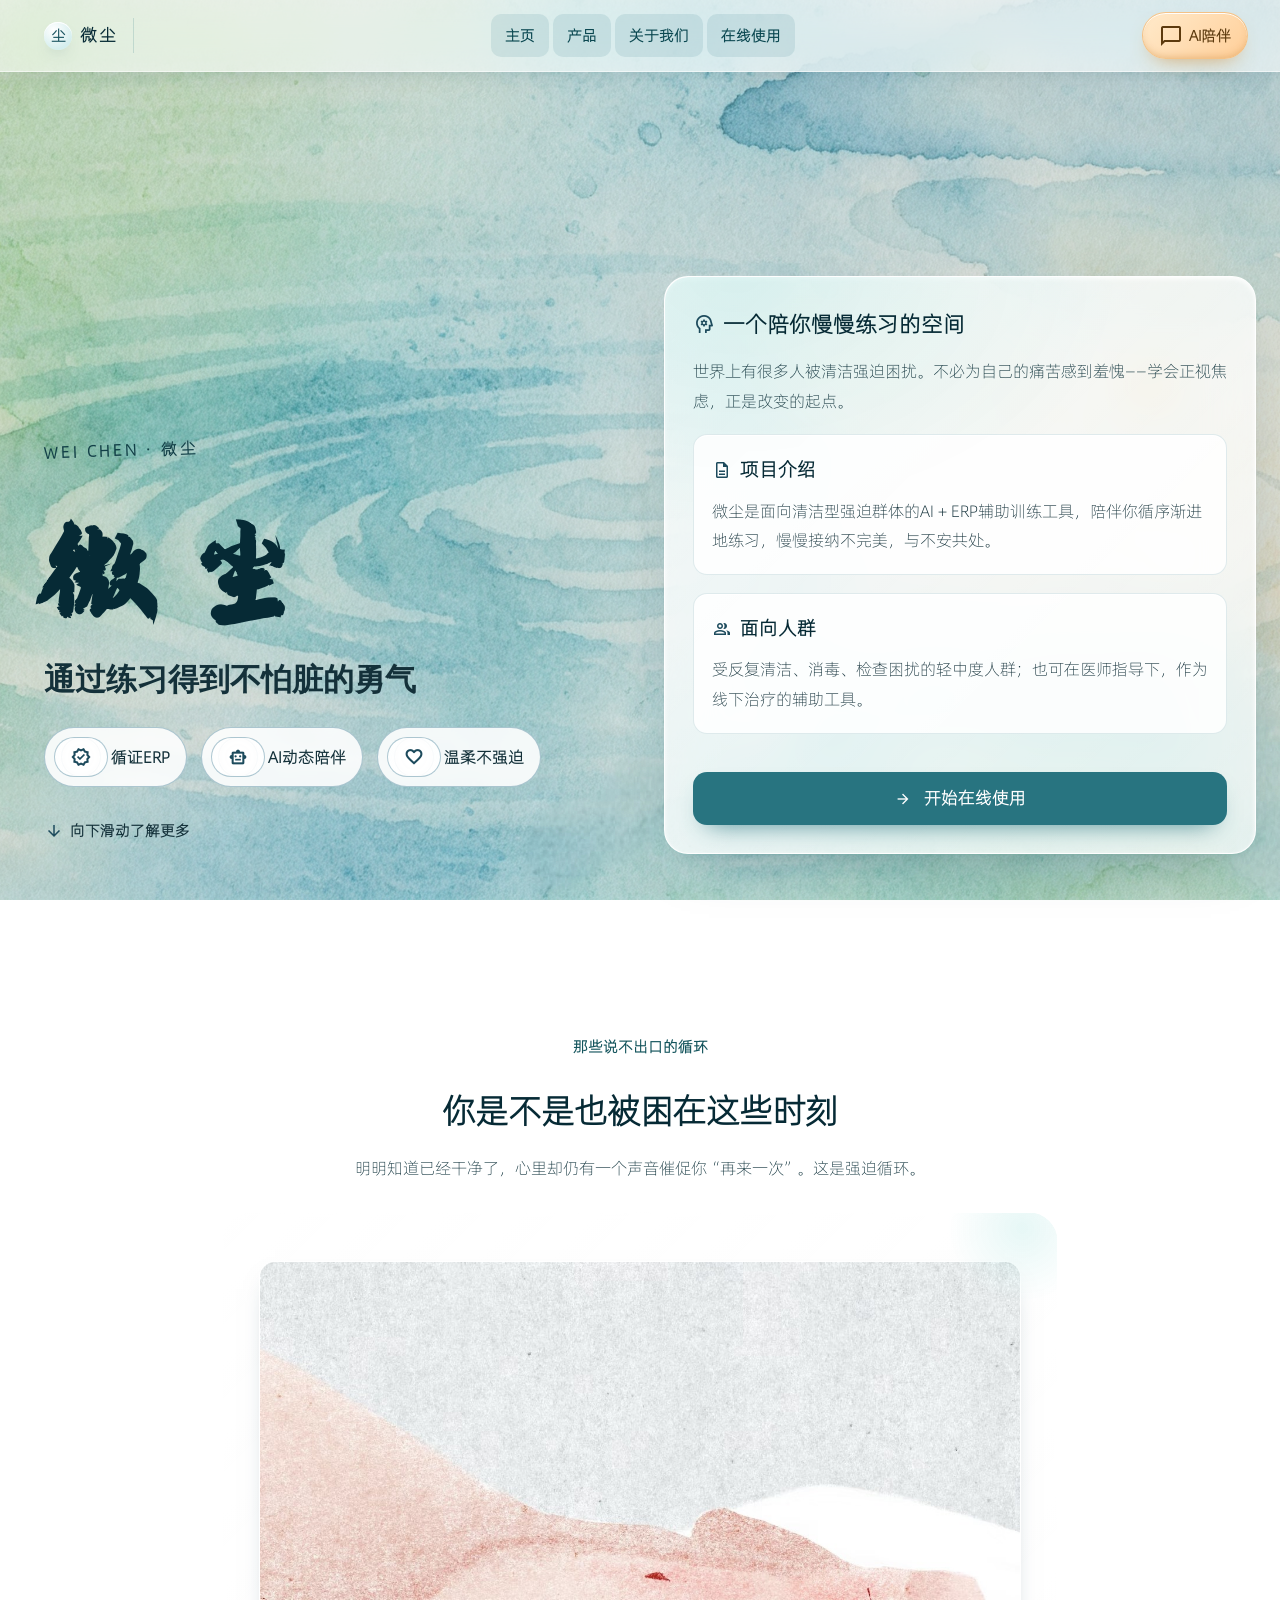
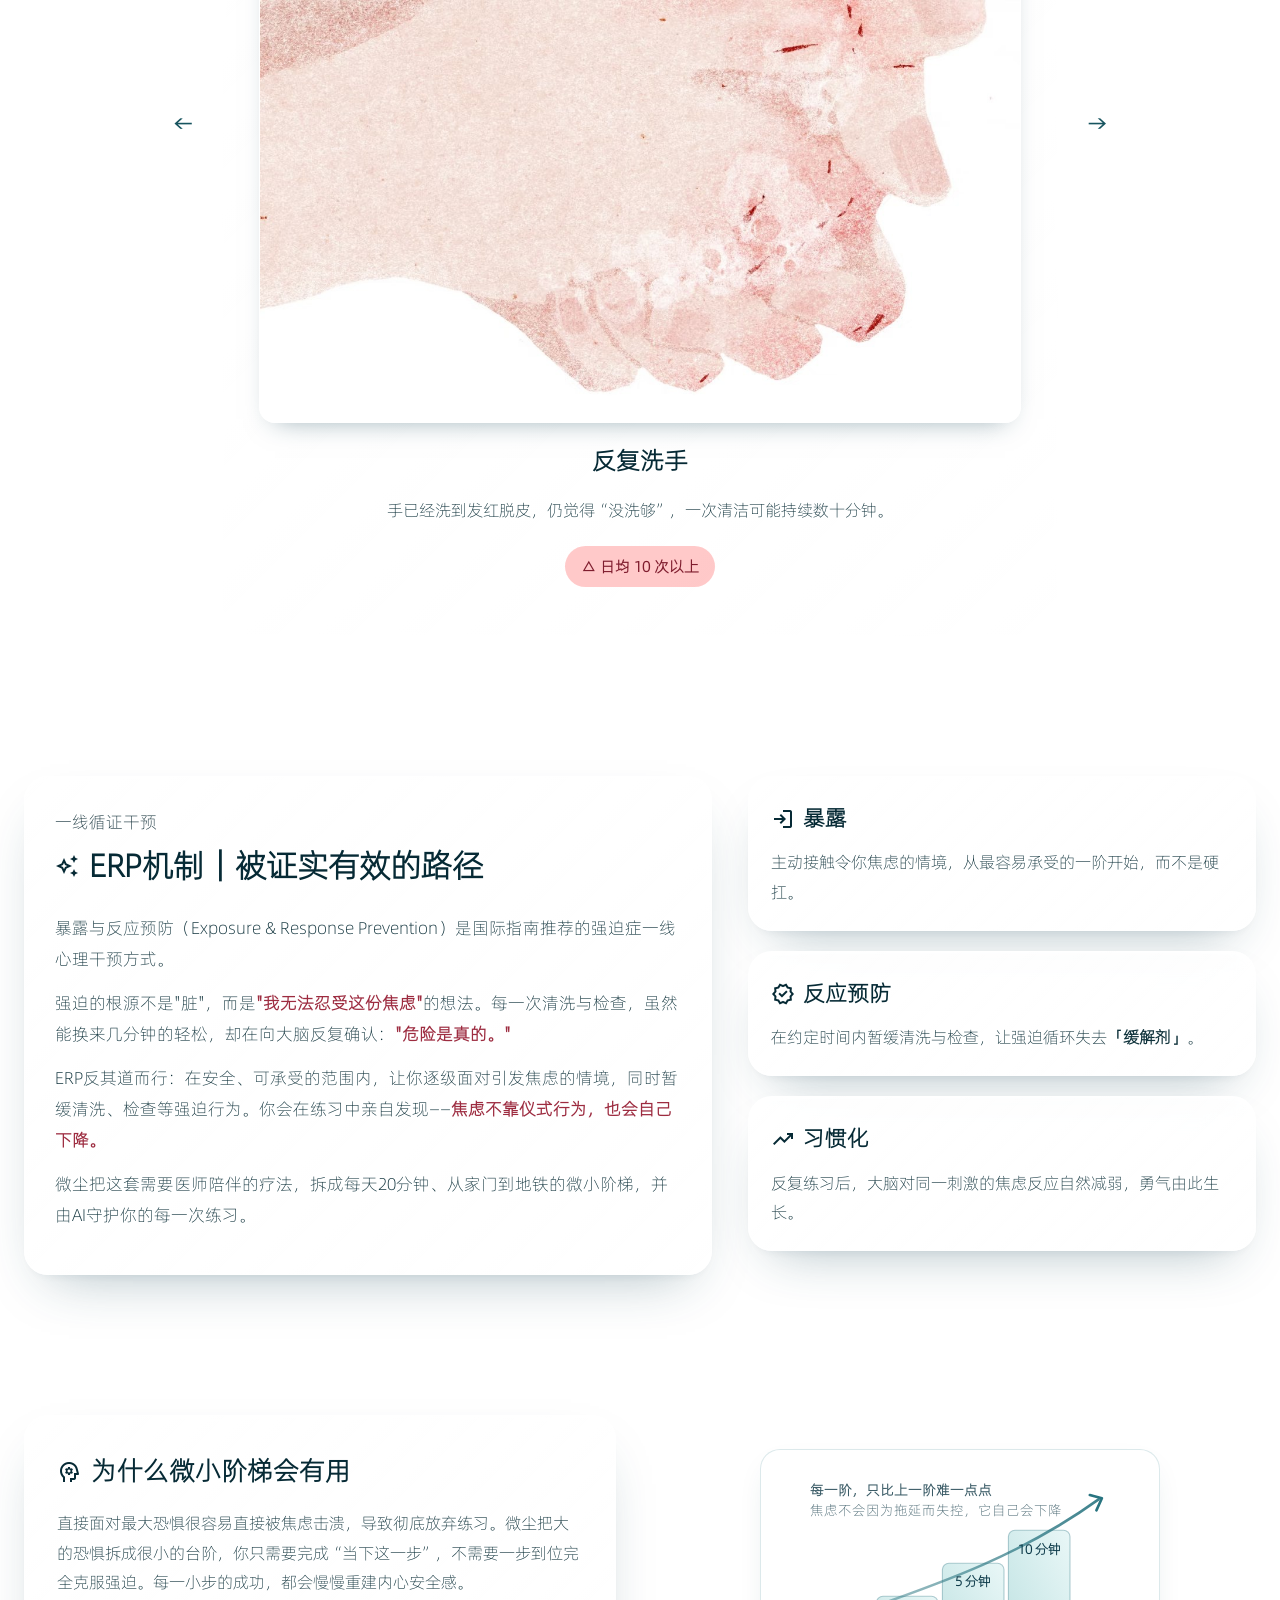
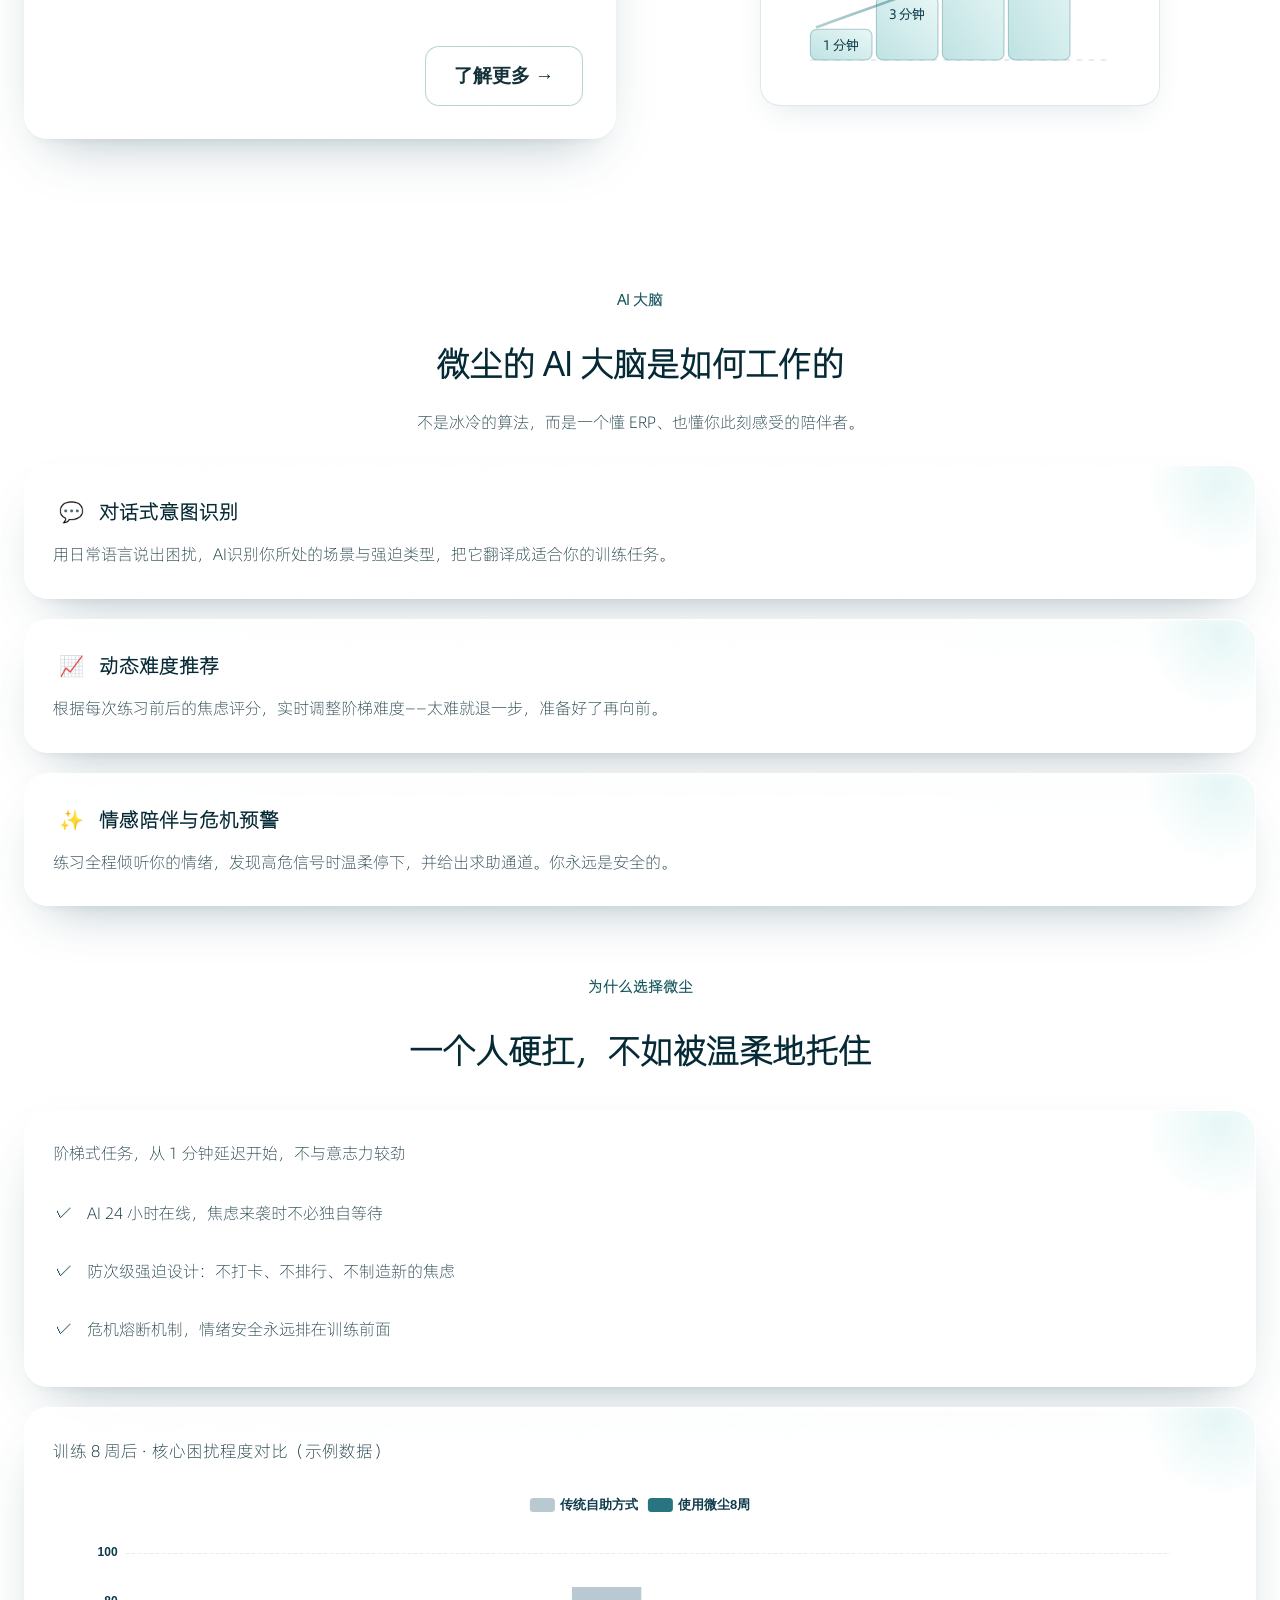
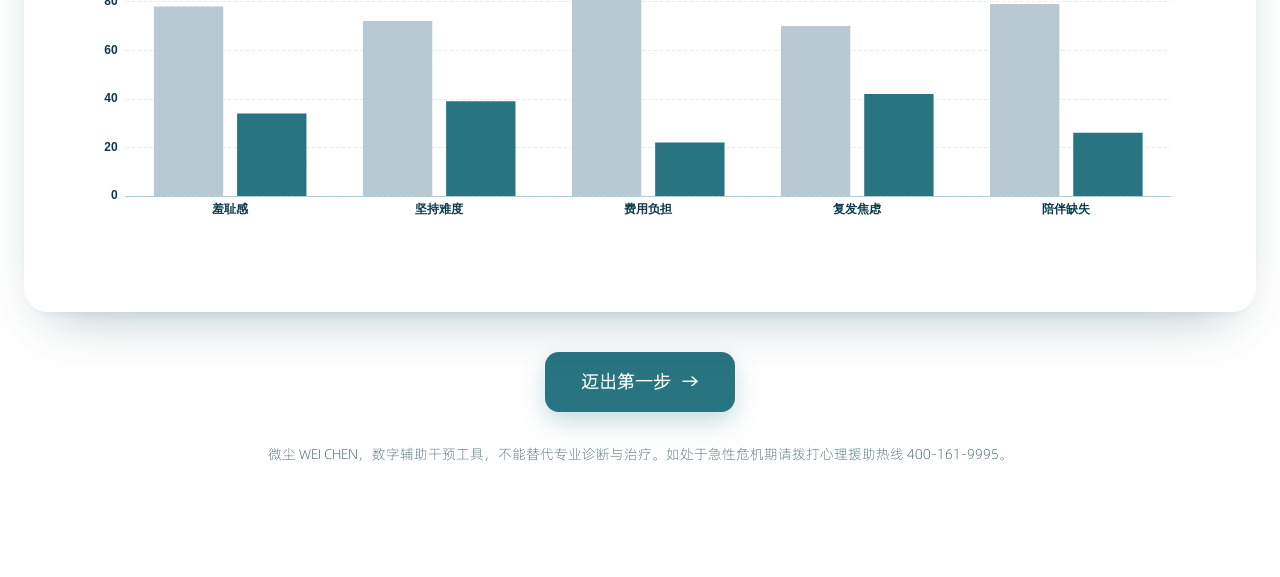
==== commit 1e103772: "新增研究参与须知门禁：同意按链接版本进入，不同意降级A且不写研究埋点；训练前补版本简介；A版图鉴未点亮条目不再显示解锁条件；评估页补直开守卫" ====
--- a/assessment.html
+++ b/assessment.html
@@ -800,3 +800,5 @@
 
     render();
   </script>
+
+<script>if (window.WC && !WC.getConsent()) location.replace("home.html" + location.search);</script>
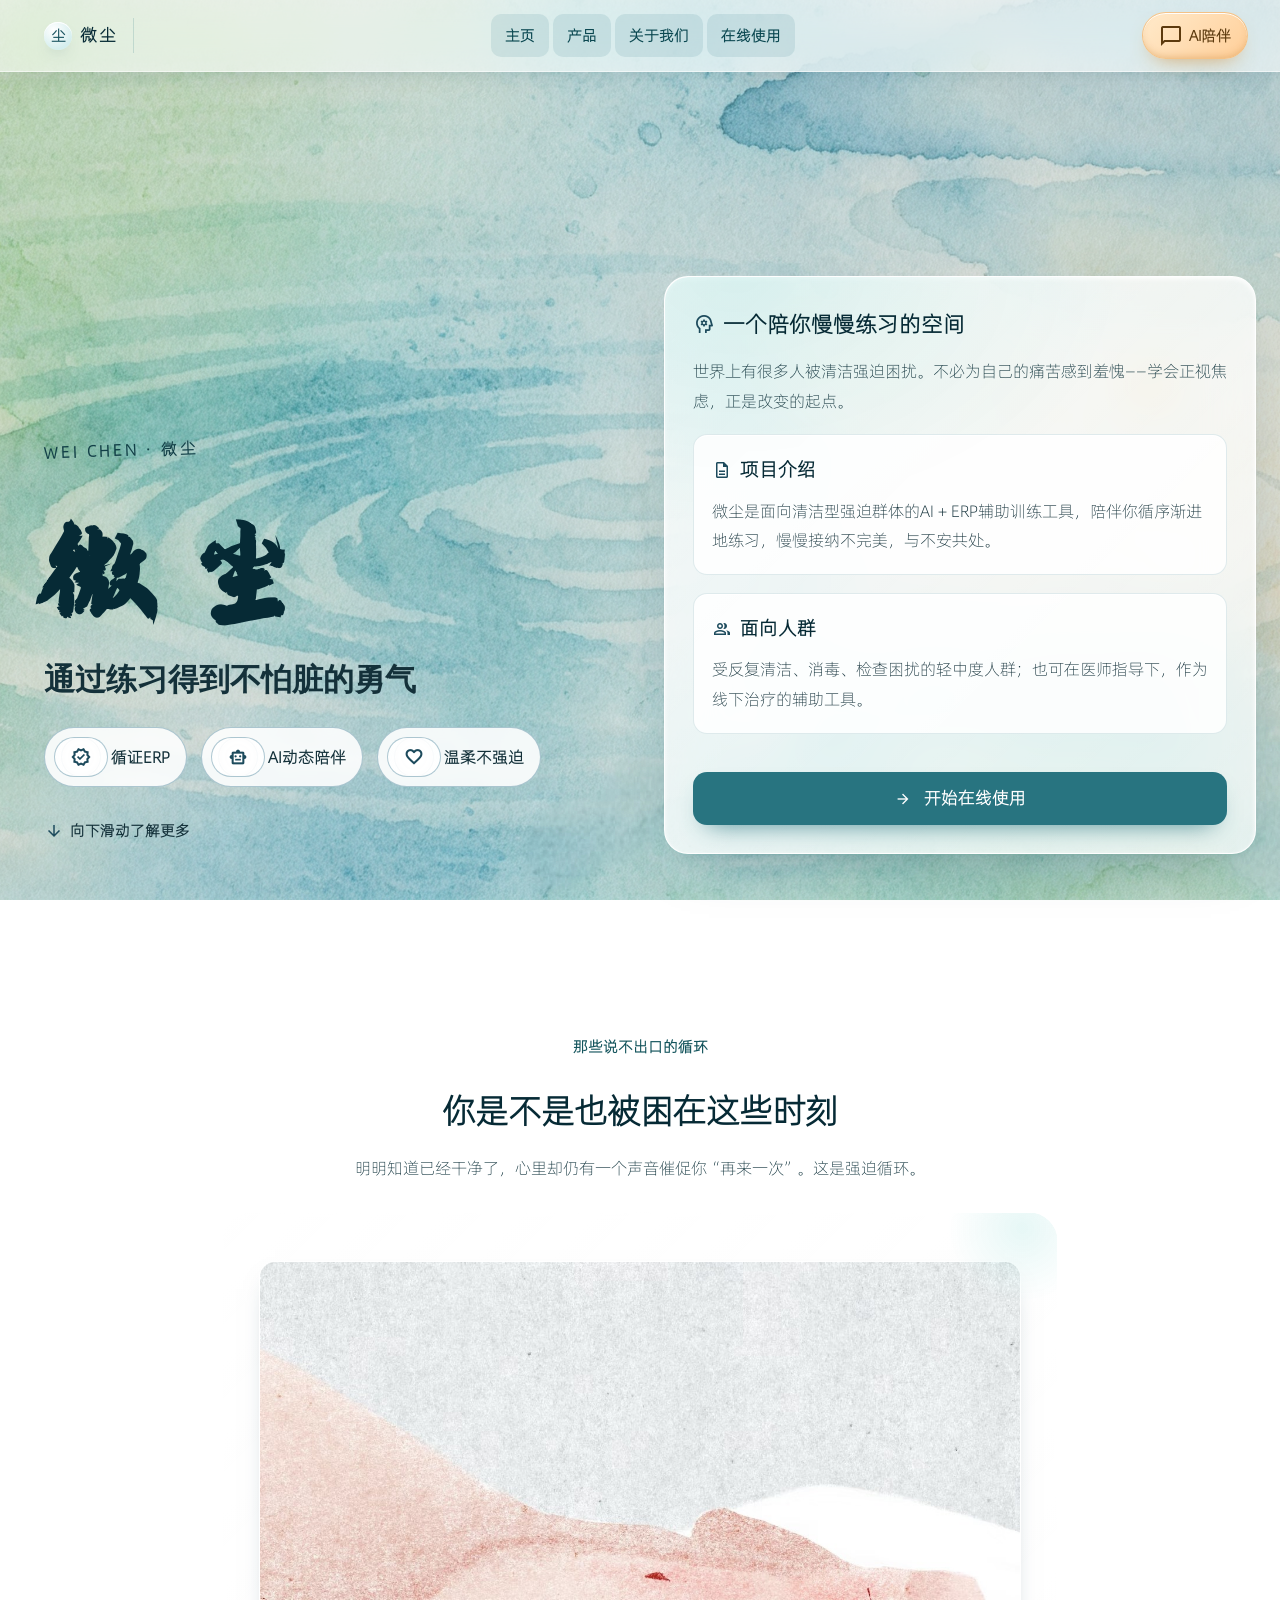
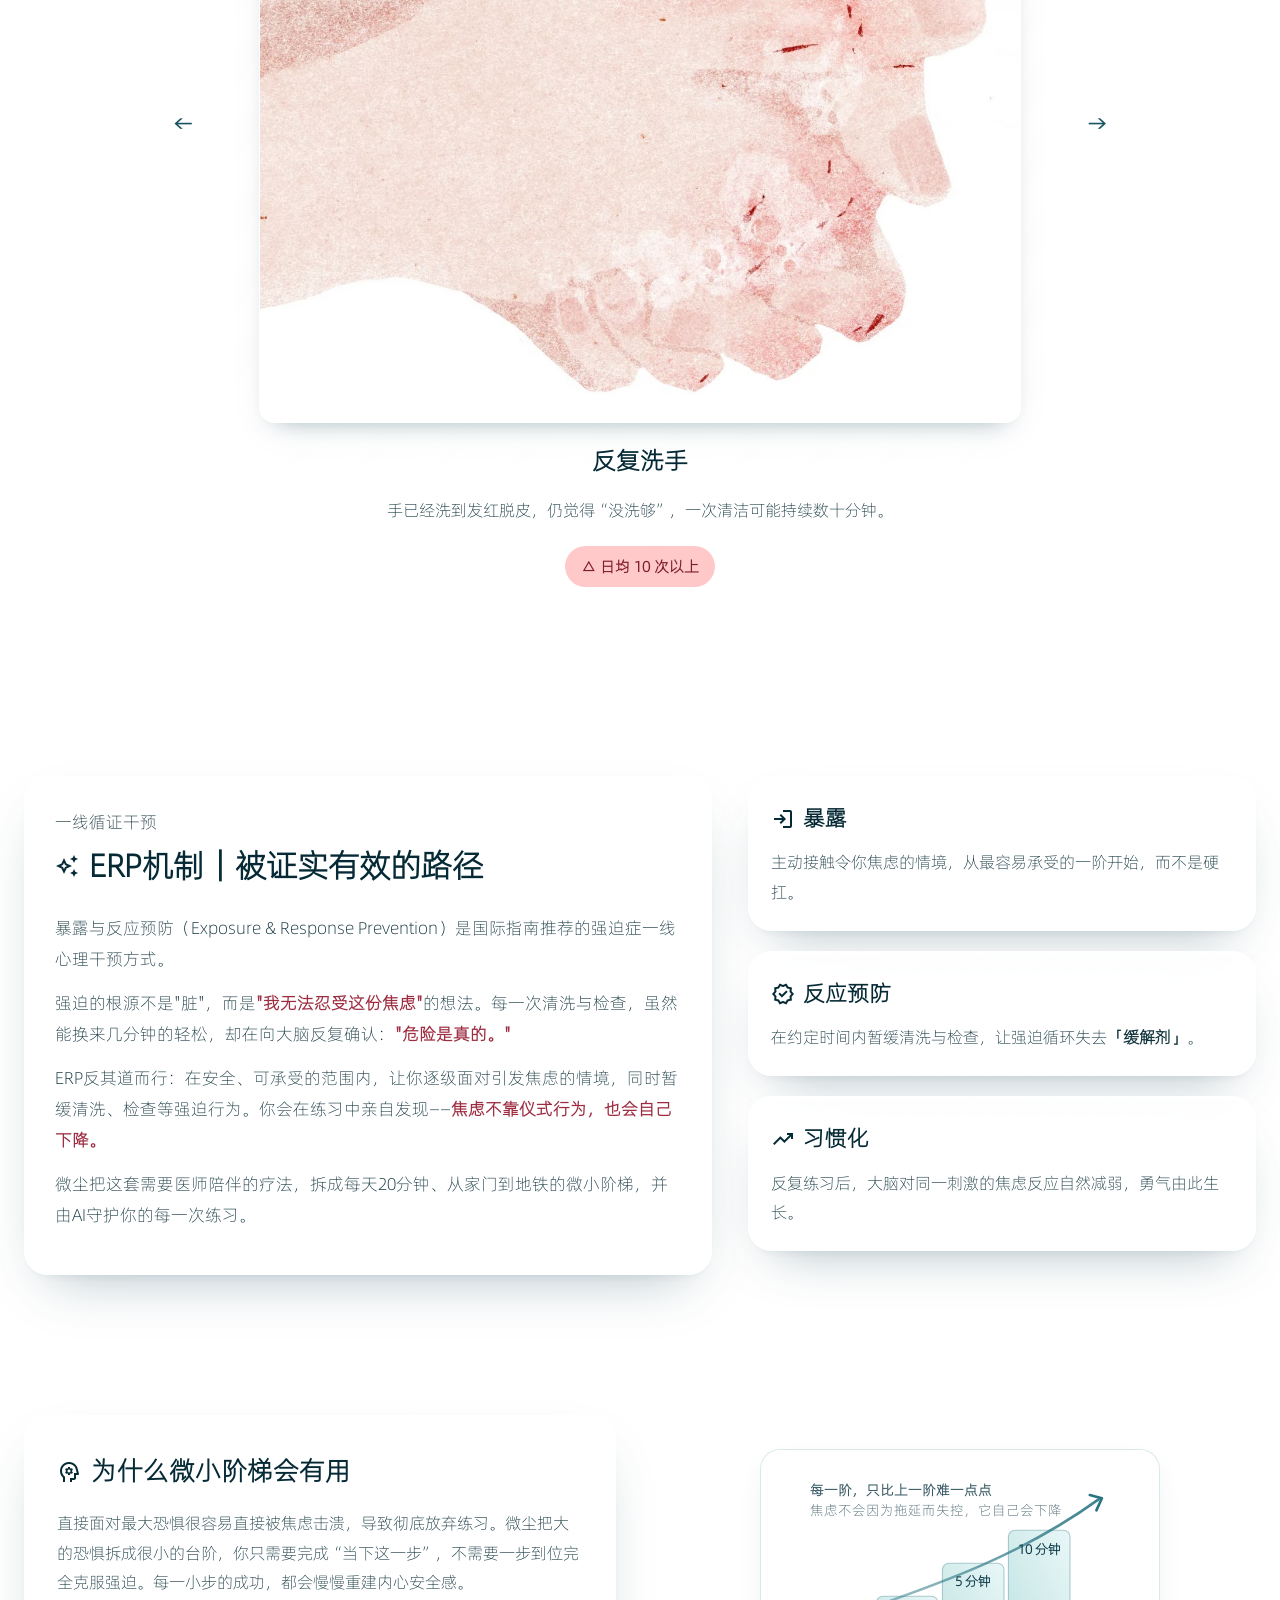
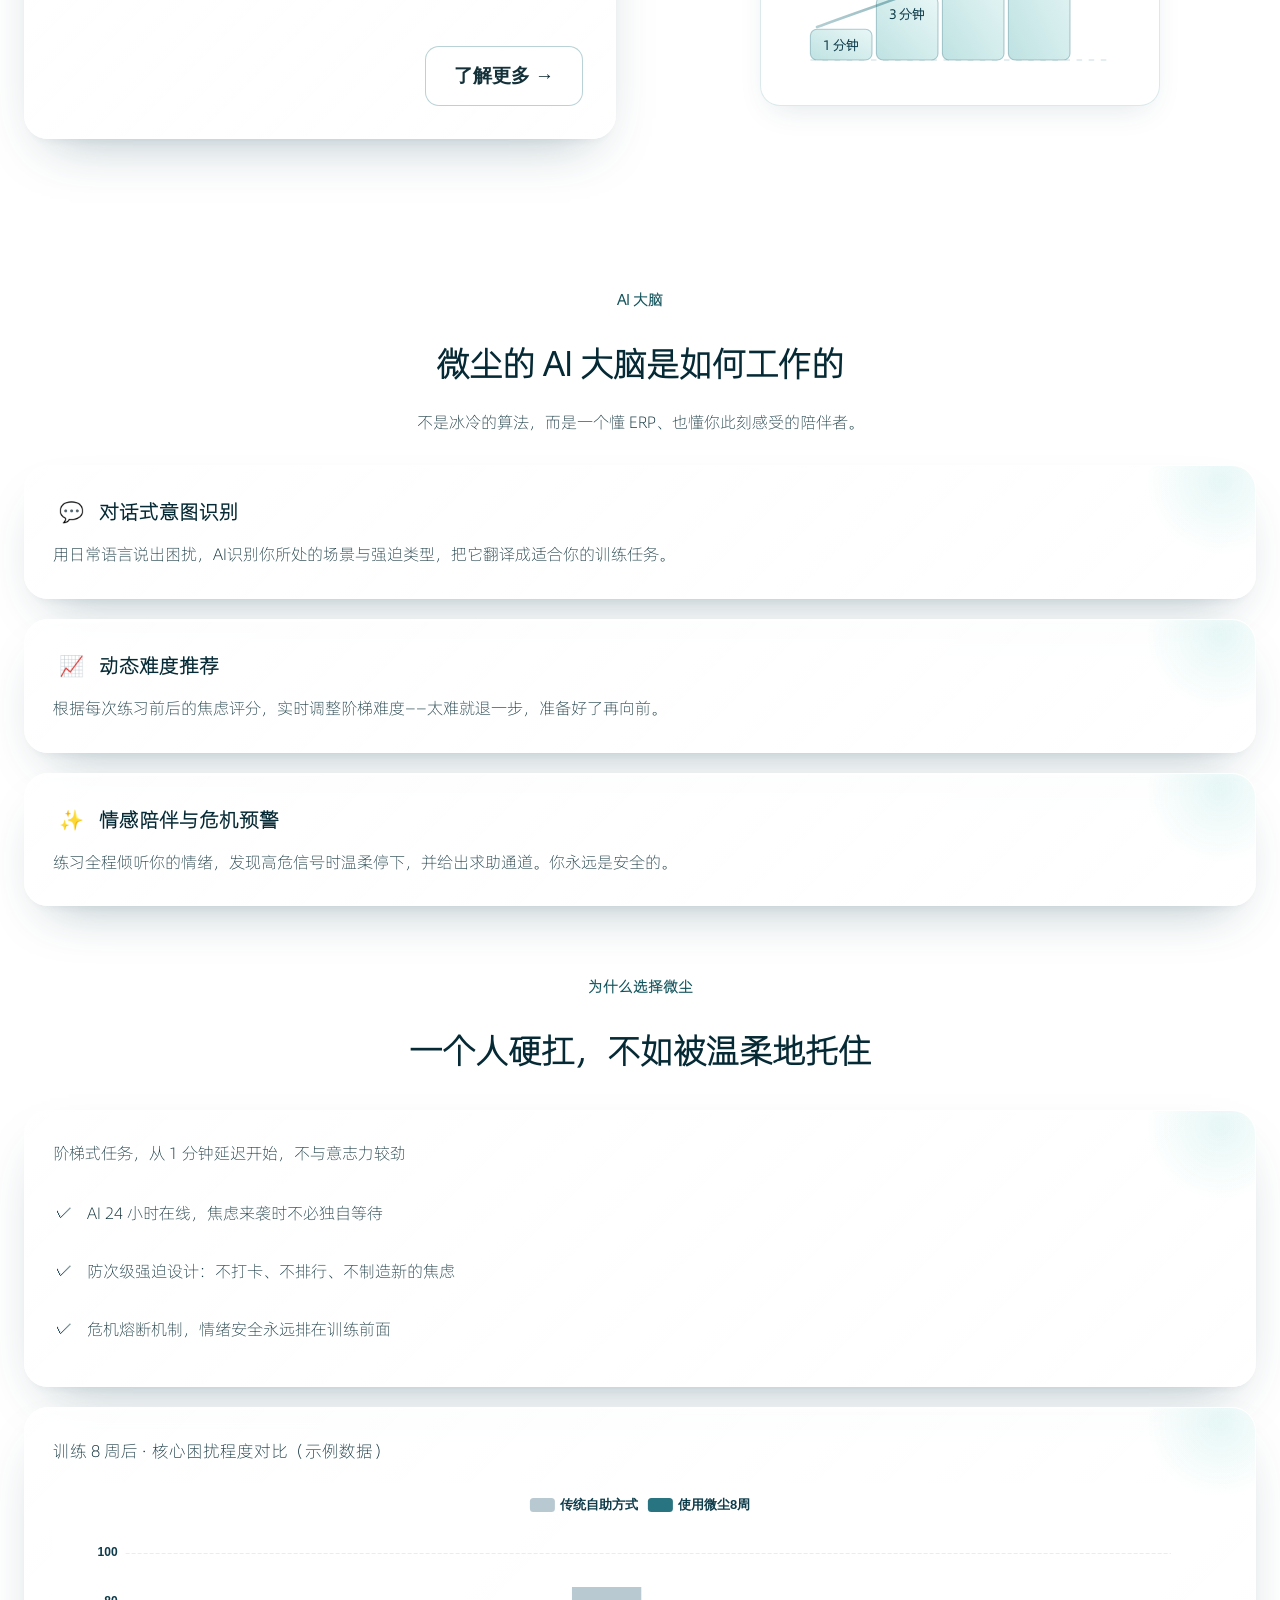
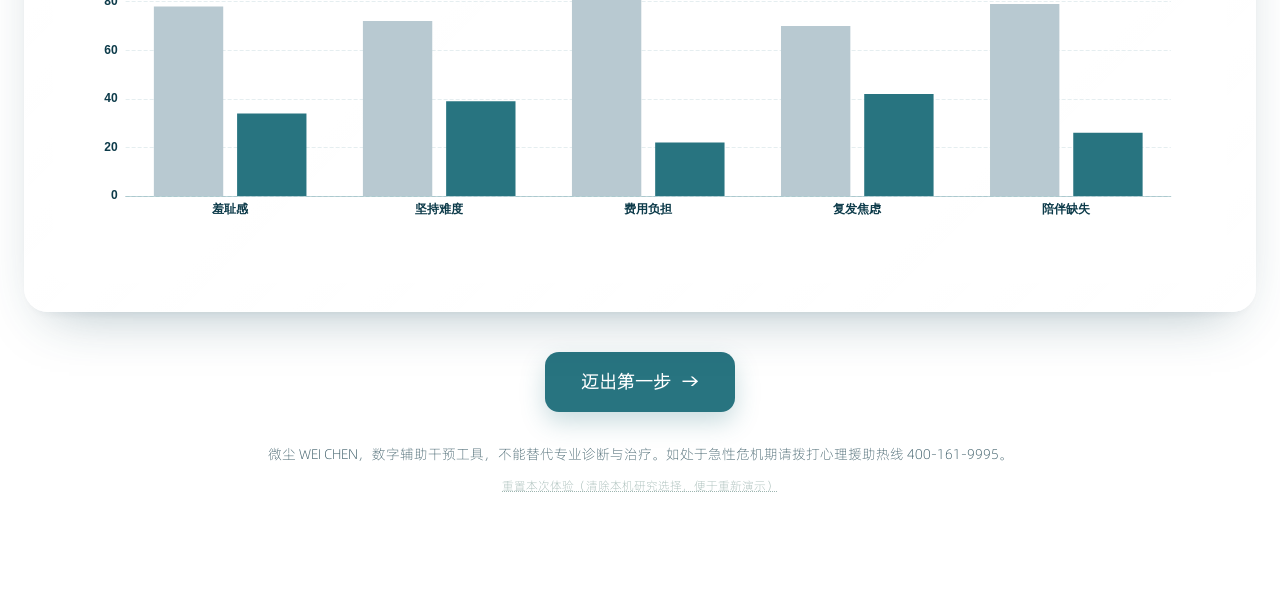
==== commit 4b15a0c0: "弹窗按须知→简介→初筛分数排队；测评点选改为单次渲染并加防连点；主页加重置本次体验入口；研究控制台加软口令门禁" ====
--- a/assessment.html
+++ b/assessment.html
@@ -627,6 +627,7 @@
     };
 
     let state = { active: "ybocs", step: 0, answers: { ybocs: [], sds: [] } };
+    let advancing = false;
 
     function switchTab(key) {
       state.active = key;
@@ -639,6 +640,7 @@
     }
 
     function selectOption(value) {
+      if (advancing) return;
       const scale = scales[state.active];
       state.answers[state.active][state.step] = value;
       if (window.WC) WC.answer(state.active + ":" + state.step, value, { scale: state.active, idx: state.step });
@@ -648,11 +650,20 @@
         showModal("安全提醒", "系统检测到高危信号。如果你此刻很痛苦，请立刻拨打心理援助热线：400-161-9995。你的安全永远是第一位。", "🤍");
         return;
       }
-      render();
-      // ✅ 新增：选中后延迟自动进入下一题，220ms 留给选中高亮动画
+      advancing = true;
+      markSelected(value);
+      // 选中后短暂停顿留给高亮反馈，再进下一题；全程只在换题时渲染一次
       setTimeout(()=>{
         nextStep();
-      }, 220);
+        advancing = false;
+      }, 160);
+    }
+
+    function markSelected(value) {
+      const list = document.getElementById("optionList");
+      Array.prototype.forEach.call(list.children, function (item) {
+        item.classList.toggle("selected", item._val === value);
+      });
     }
 
     function nextStep(){
@@ -706,6 +717,7 @@
     }
 
     function prev() {
+      advancing = false;
       if (state.step > 0) {
         if (window.WC) WC.track("item_revisit", { scale: state.active, from: state.step });
         state.step--;
@@ -750,6 +762,7 @@
           <span class="text-emerald-800 font-medium text-[15px]">${opt.label}</span>
           <span class="text-emerald-600/75 text-sm">${opt.val} 分</span>
         `;
+        item._val = opt.val;
         item.onclick = () => selectOption(opt.val);
         list.appendChild(item);
       });
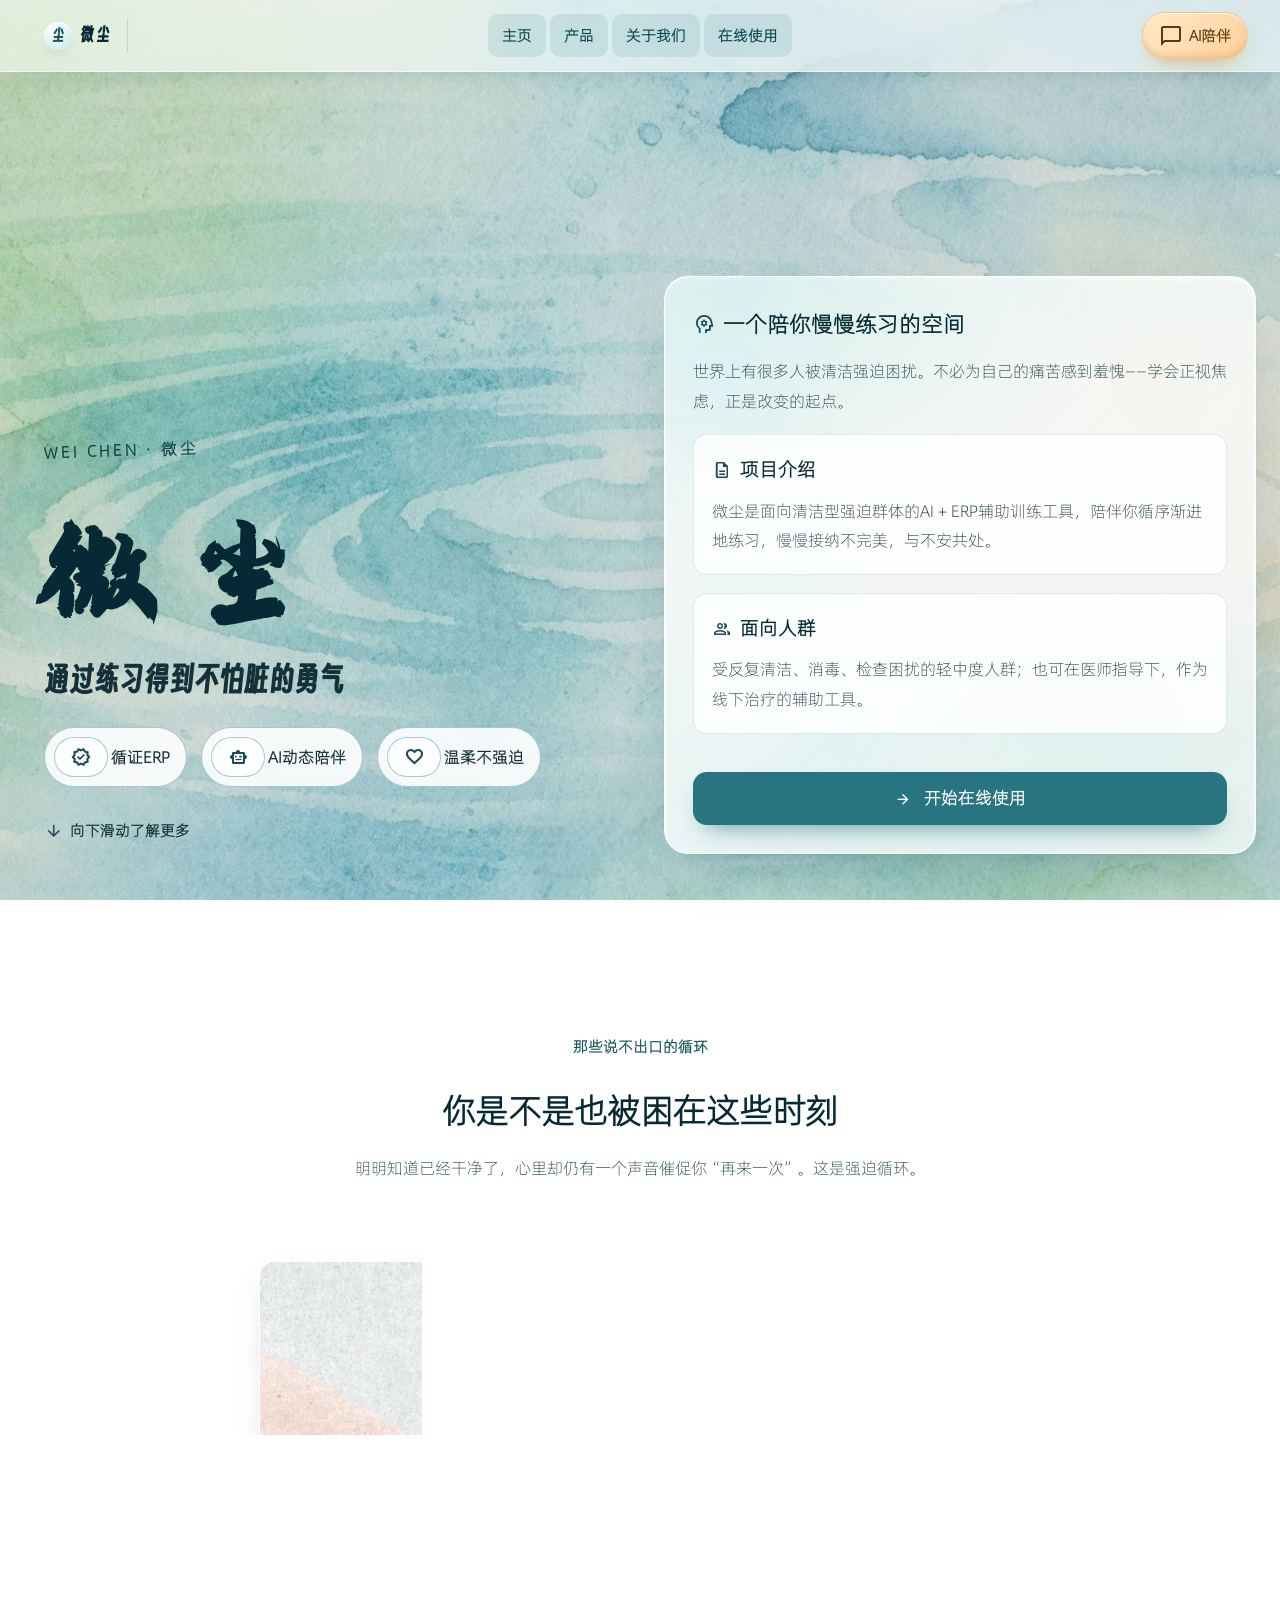
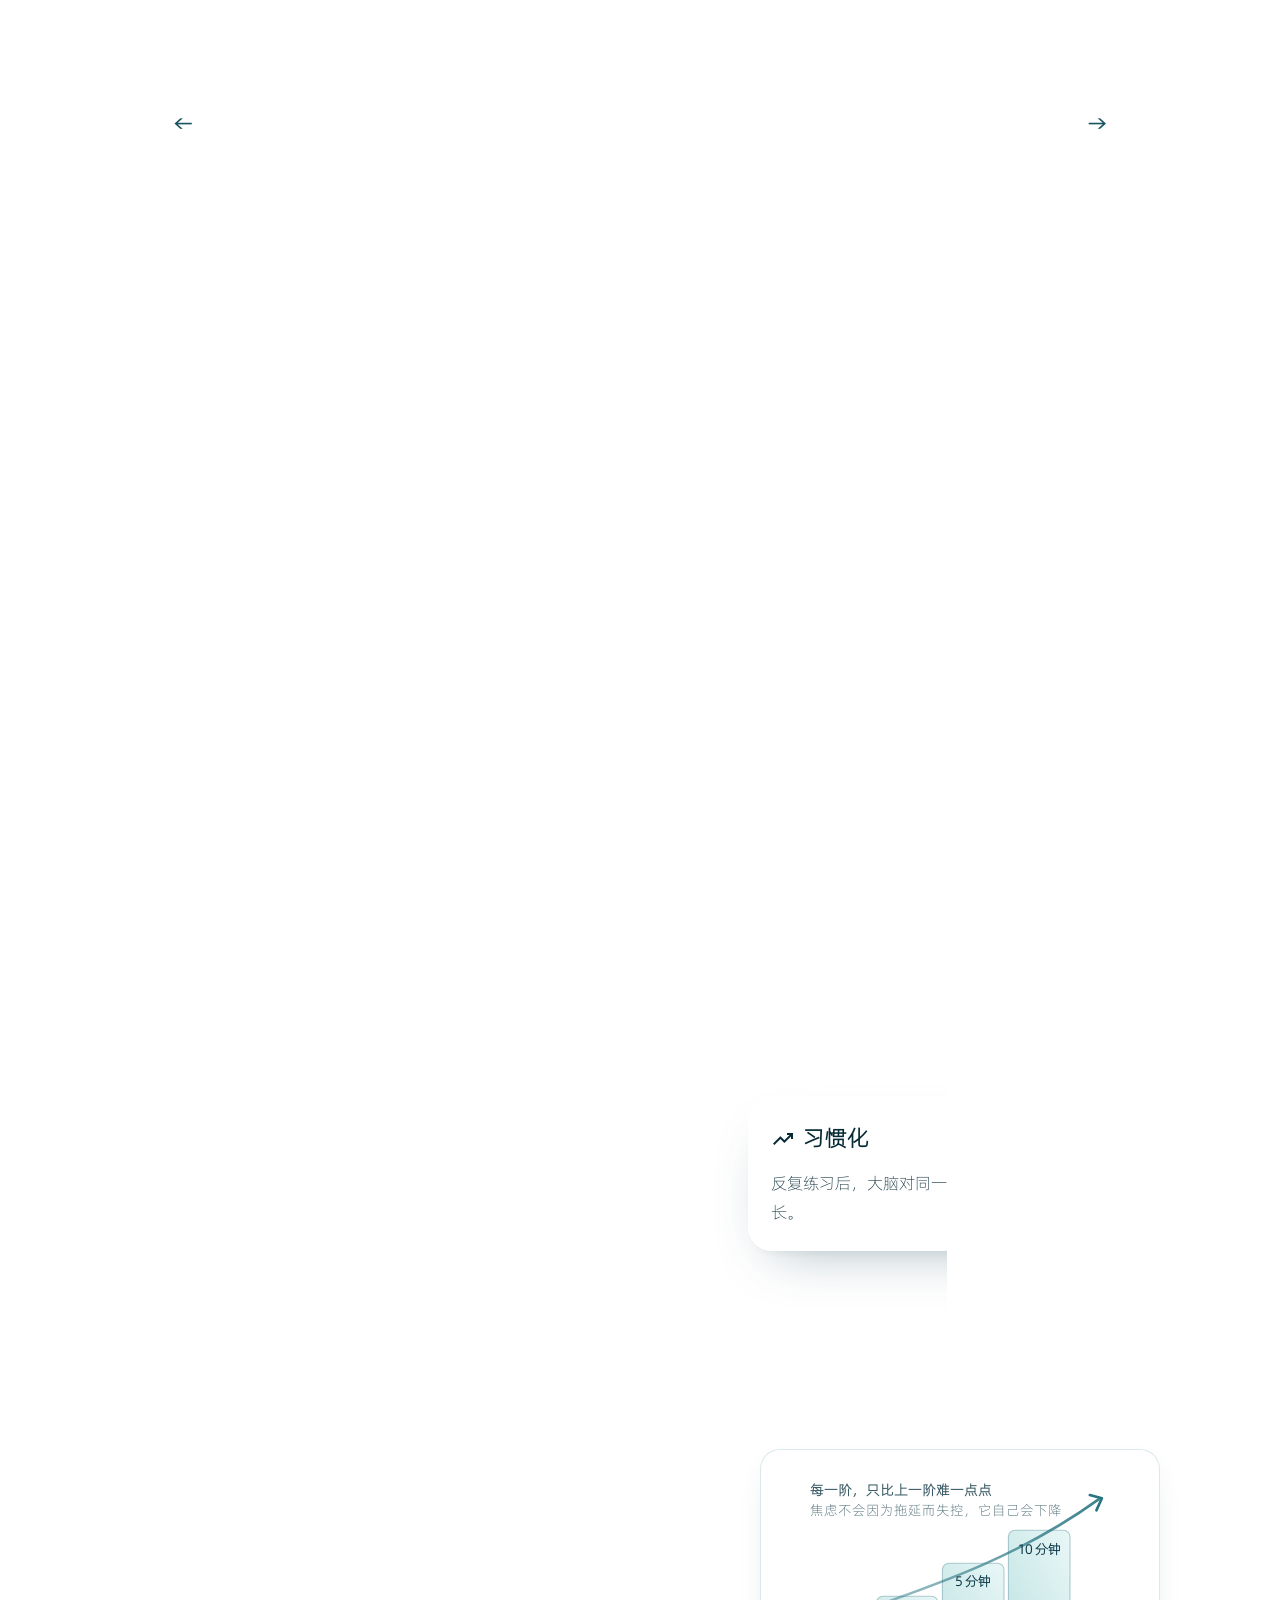
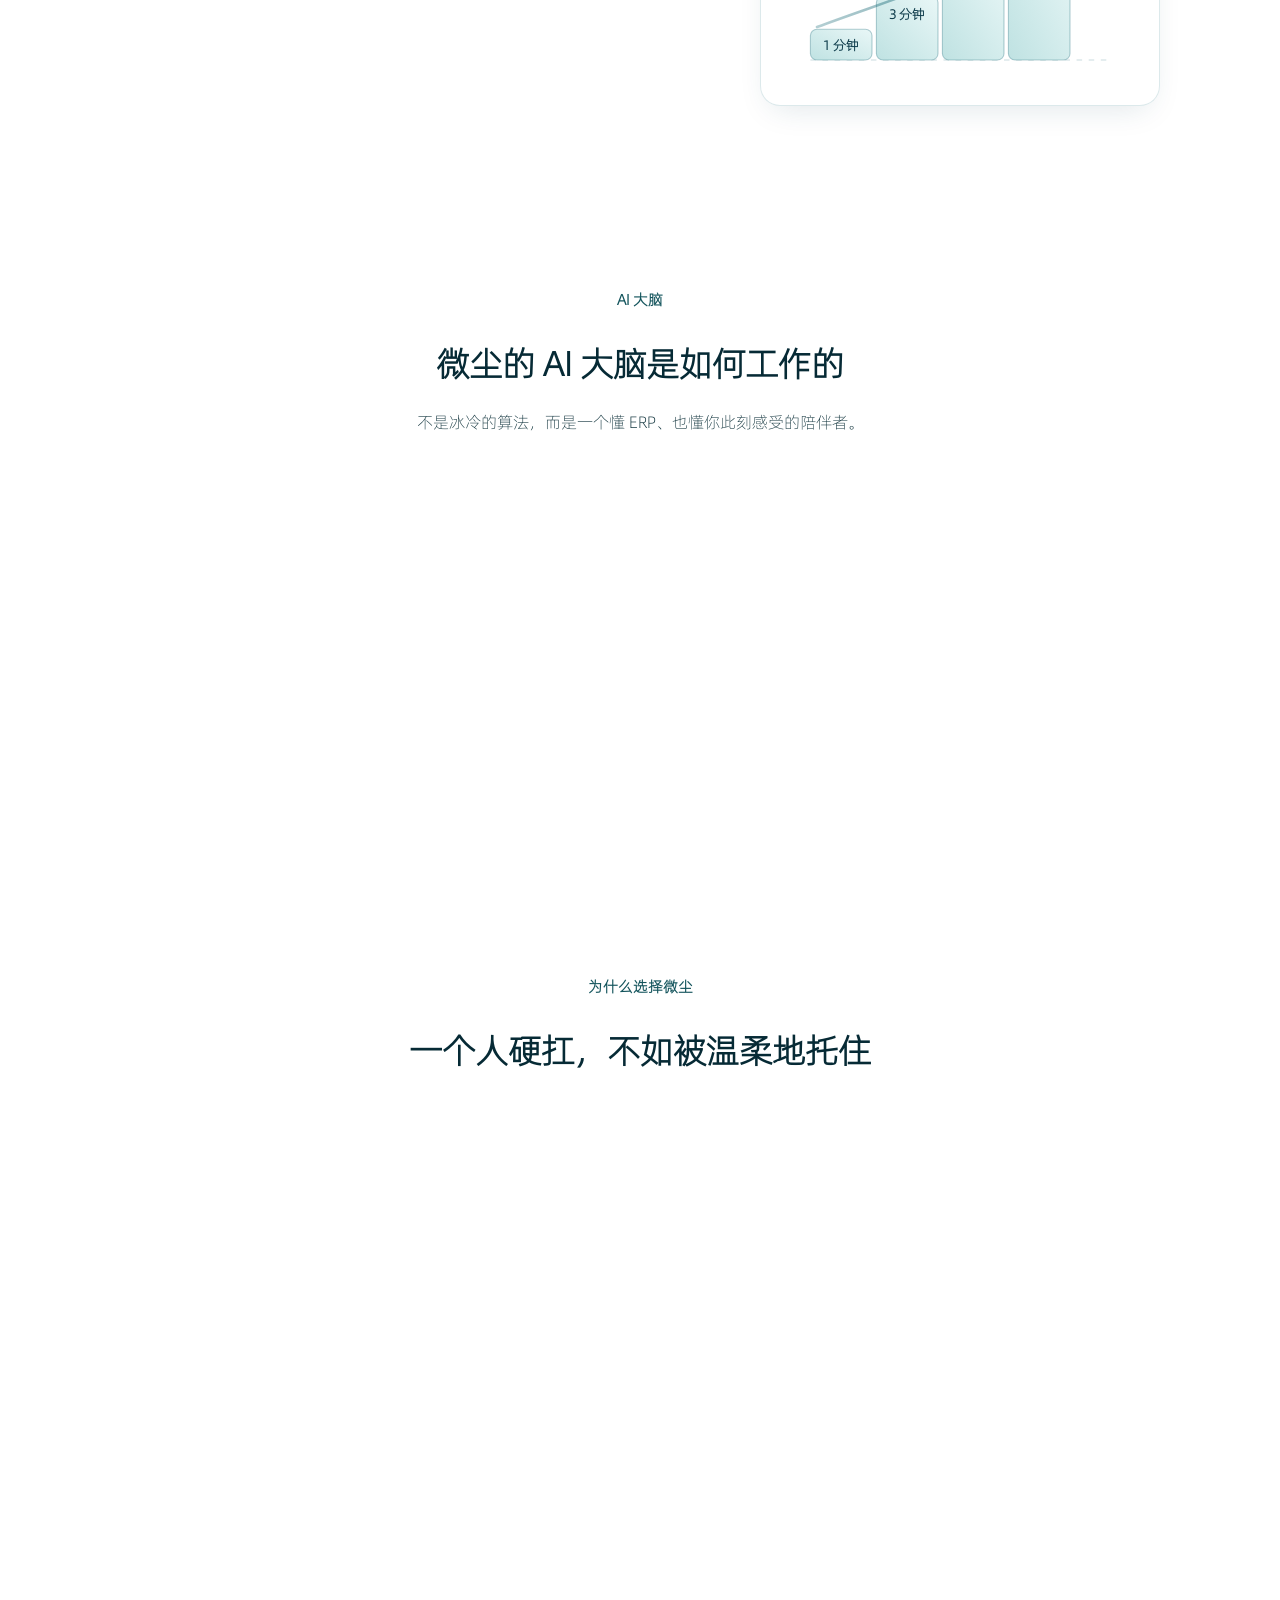
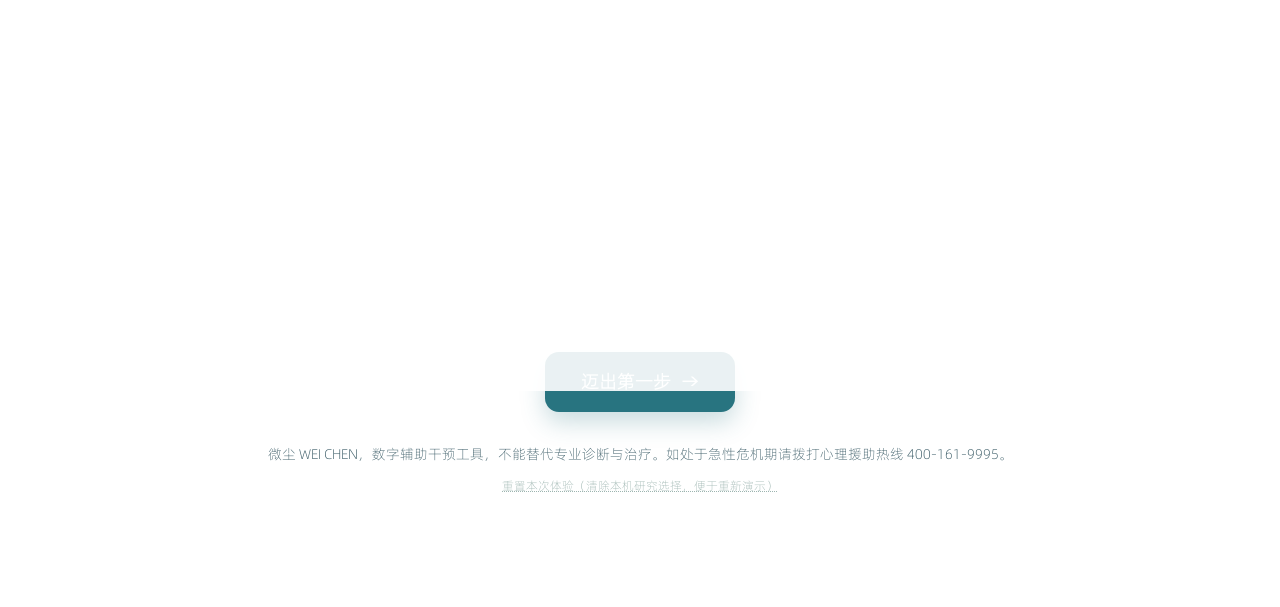
==== commit 4b6916b5: "字体子集化瘦身；图标改PUA码位；echarts首屏后延迟注入；移除未用字体声明" ====
--- a/assessment.html
+++ b/assessment.html
@@ -460,12 +460,12 @@
       <a href="register.html">在线使用</a>
     </div>
     <button class="btn-ai-companion" onclick="toggleAiFloatWindow()">
-      <span class="material-symbols-outlined">chat_bubble</span>
+      <span class="material-symbols-outlined">&#xE0CB;</span>
       AI陪伴
     </button>
     <div class="ai-float-window" id="aiFloatWindow">
       <div class="ai-float-header">
-        <span class="material-symbols-outlined">smart_toy</span>
+        <span class="material-symbols-outlined">&#xF06C;</span>
         <strong>微尘 AI 助手</strong>
         <span class="close-btn" onclick="toggleAiFloatWindow()">×</span>
       </div>
